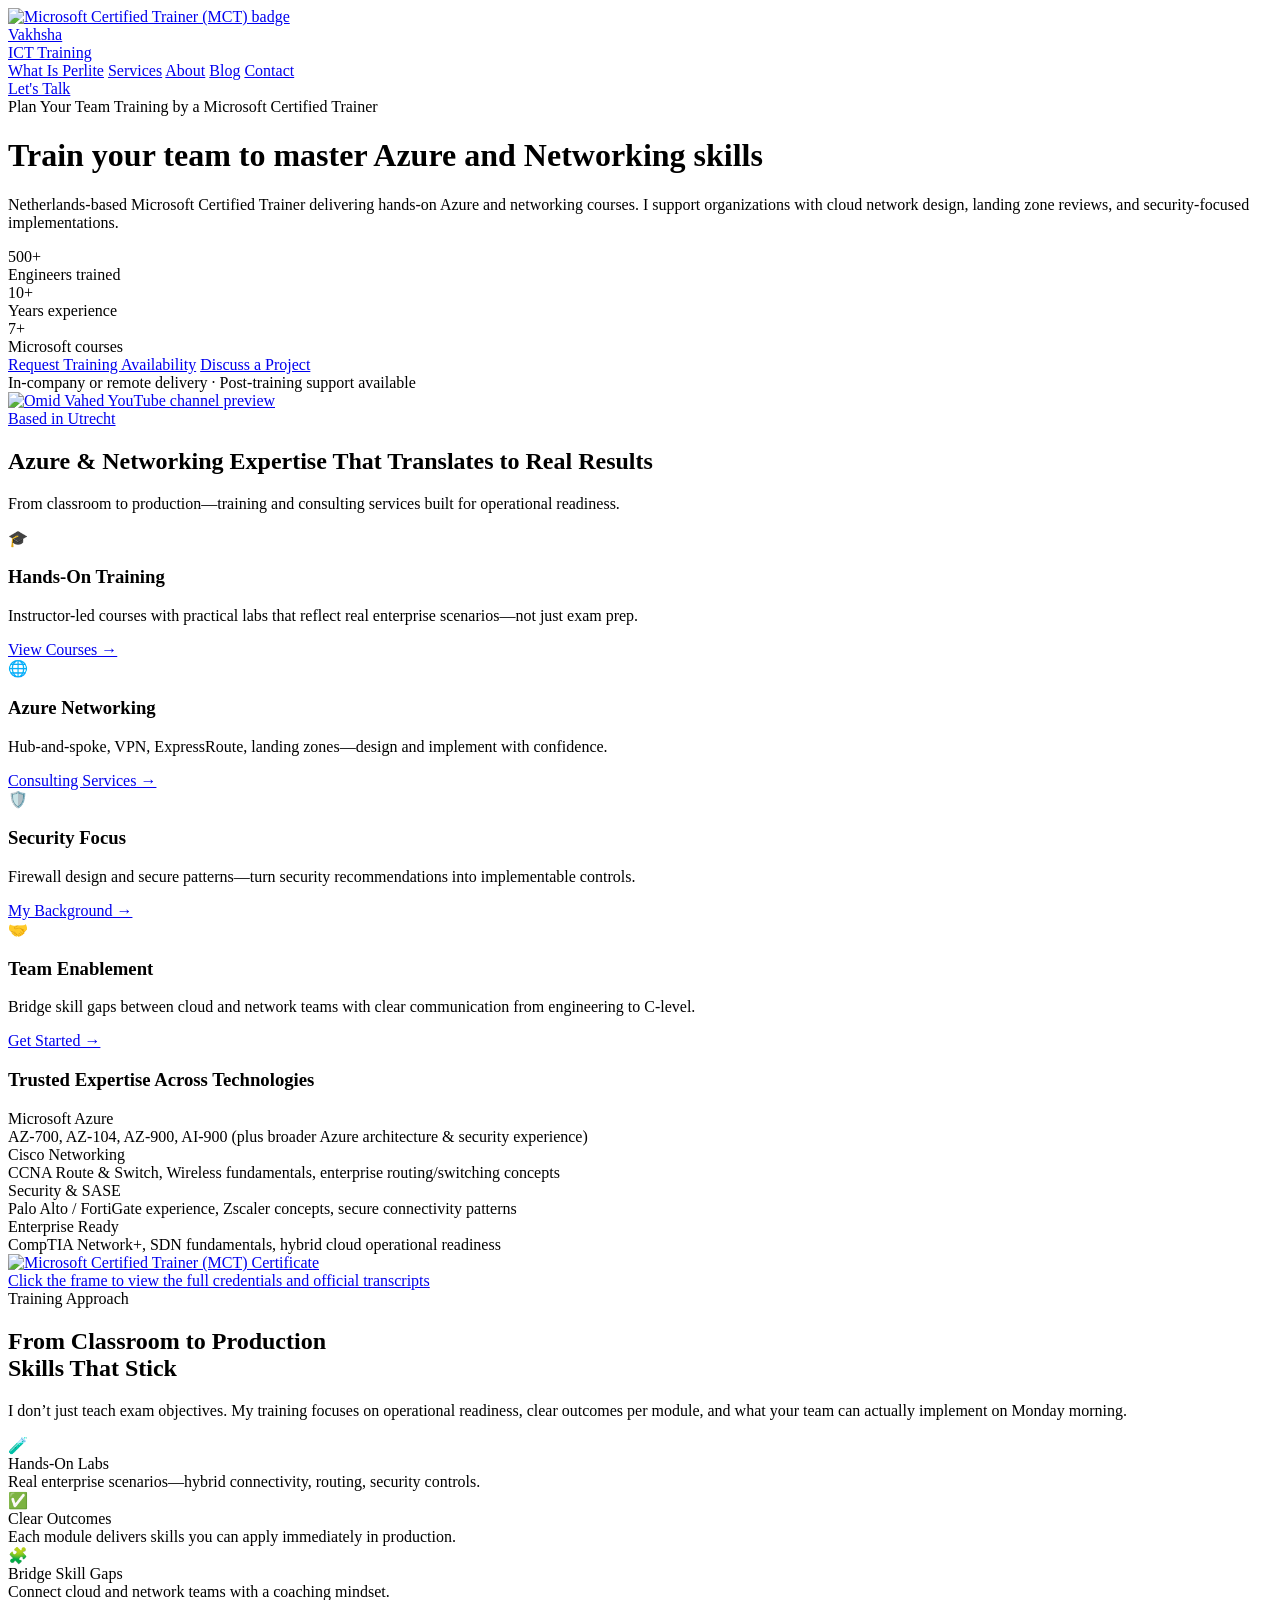
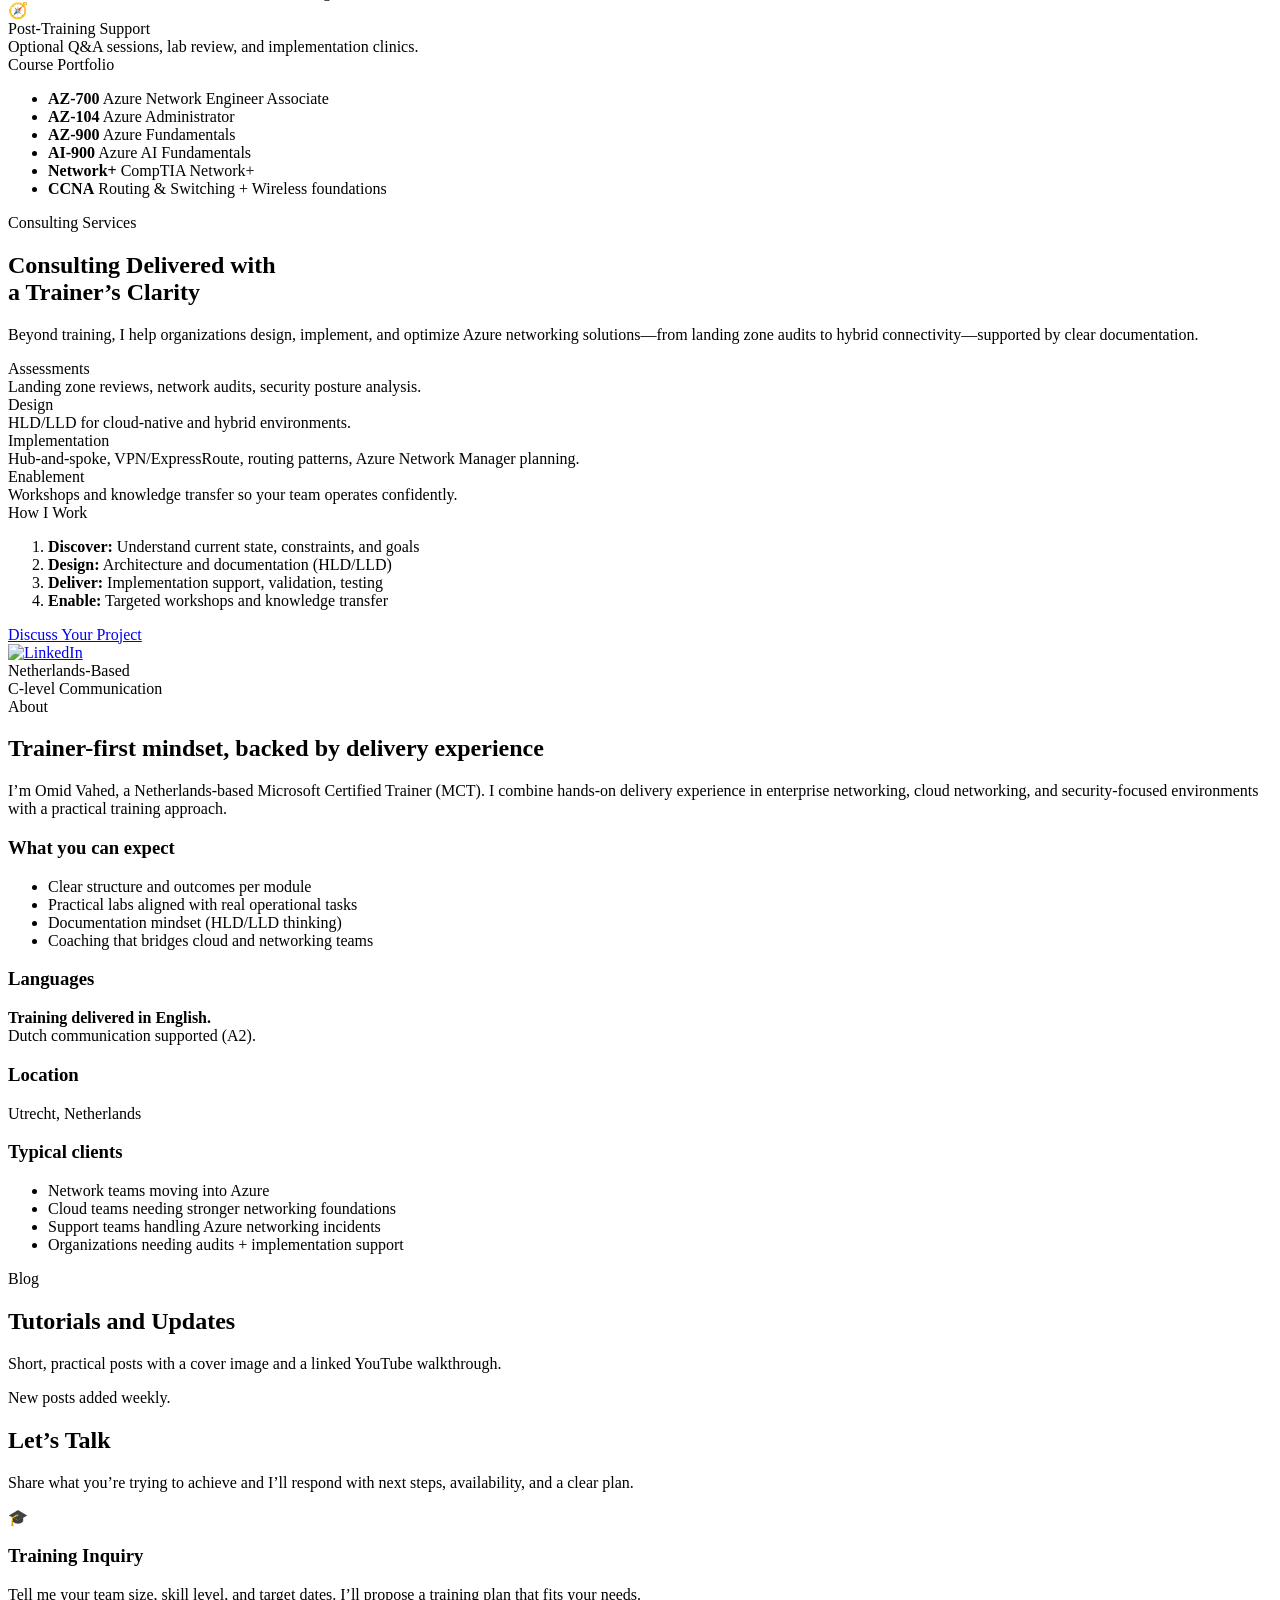
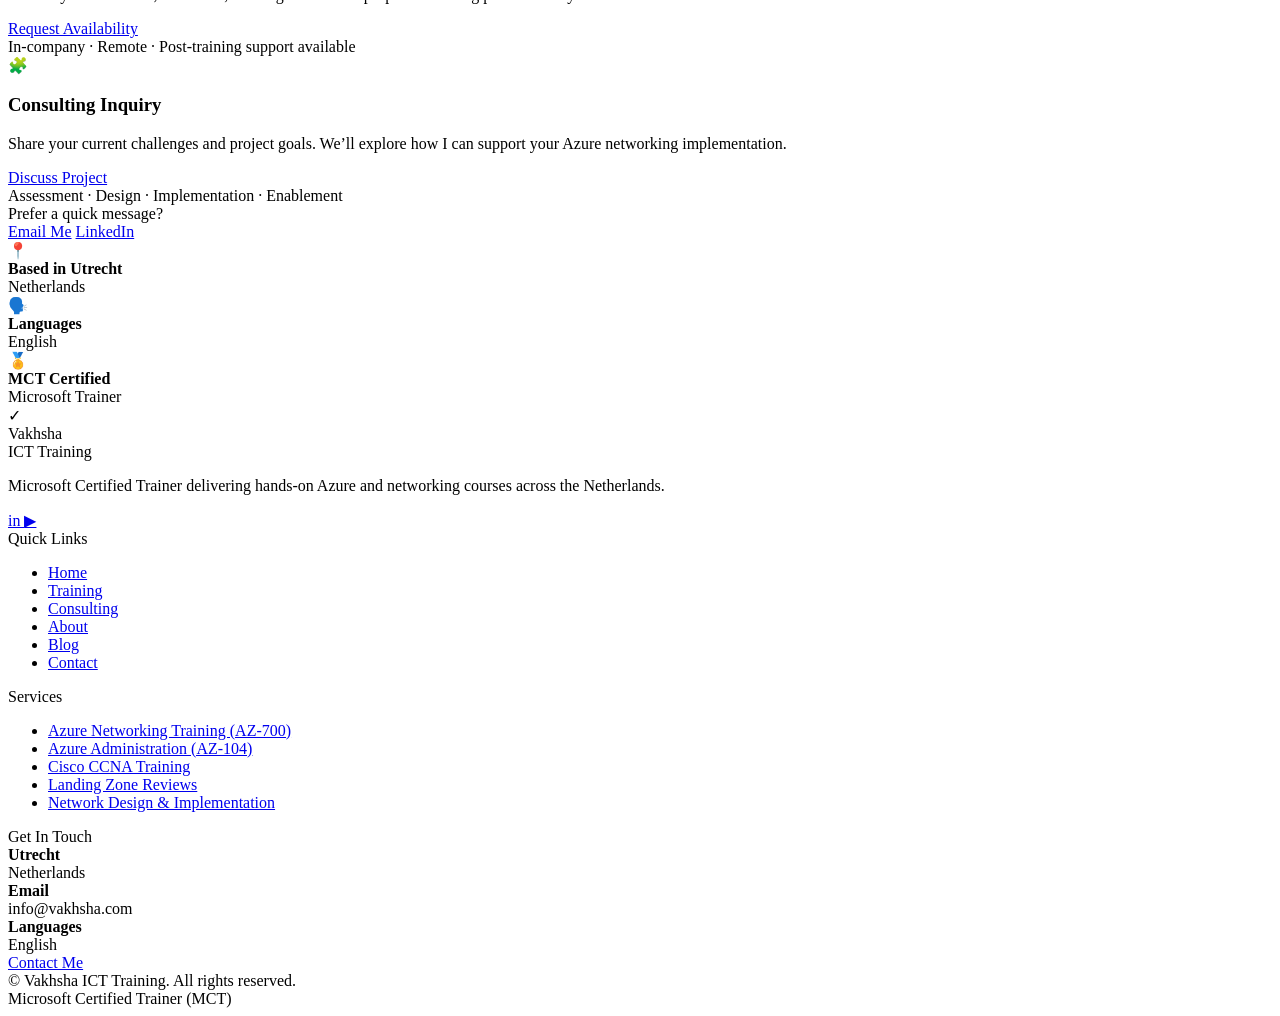
==== index.html @ 4199601c "Update: swap navigation labels and logo to PerliteLogo.png" ====
<!DOCTYPE html>
<html lang="en">
<head>
  <meta charset="utf-8" />
  <meta name="viewport" content="width=device-width, initial-scale=1" />
  <title>Vakhsha ICT Training | Azure Networking Training & Consulting</title>
  <meta name="description" content="Netherlands-based Microsoft Certified Trainer delivering hands-on Azure networking training and consulting. AZ-700, AZ-104, AZ-900, AI-900, Network+, CCNA." />
  <link rel="icon" type="image/png" href="assets/mctbadge.png" />
  <link rel="shortcut icon" type="image/png" href="assets/mctbadge.png" />
  <link rel="apple-touch-icon" href="assets/mctbadge.png" />
  <link rel="preconnect" href="https://fonts.googleapis.com">
  <link rel="preconnect" href="https://fonts.gstatic.com" crossorigin>
  <link href="https://fonts.googleapis.com/css2?family=Inter:wght@400;600;700;800&display=swap" rel="stylesheet">
  <link rel="stylesheet" href="styles.css" />
</head>

<body>
  <!-- Header -->
  <header class="header">
    <div class="container header__inner">
      <a class="brand" href="#home" aria-label="Vakhsha ICT Training">
        <div class="brand__mark">
          <img class="brand__logo" src="assets/mctbadge.png" alt="Microsoft Certified Trainer (MCT) badge" />
        </div>
        <div class="brand__text">
          <div class="brand__name">Vakhsha</div>
          <div class="brand__tag">ICT Training</div>
        </div>
      </a>

      <nav class="nav" aria-label="Primary">
        <a href="#training">What Is Perlite</a>
        <a href="#consulting">Services</a>
        <a href="#about">About</a>
        <a href="#blog">Blog</a>
        <a href="#contact">Contact</a>
      </nav>

      <div class="header__cta">
        <a class="btn btn--primary" href="#contact">Let's Talk</a>
      </div>
    </div>
  </header>

  <div class="hero-shell">
  <!-- Hero -->
  <main id="home" class="hero">
    <div class="hero__bg" aria-hidden="true"></div>
    <div class="container hero__inner">
      <div class="hero__copy">
        <div class="pill">Plan Your Team Training by a Microsoft Certified Trainer </div>

        <h1>Train your team to master Azure and Networking skills</h1>

        <p class="hero__sub">
          Netherlands-based Microsoft Certified Trainer delivering hands-on Azure and networking courses.
          I support organizations with cloud network design, landing zone reviews, and security-focused implementations.
        </p>

        <div class="hero__metrics">
          <div class="metric">
            <div class="metric__value">500+</div>
            <div class="metric__label">Engineers trained</div>
          </div>
          <div class="metric">
            <div class="metric__value">10+</div>
            <div class="metric__label">Years experience</div>
          </div>
          <div class="metric">
            <div class="metric__value">7+</div>
            <div class="metric__label">Microsoft courses</div>
          </div>
        </div>

        <div class="hero__actions">
          <a class="btn btn--accent" href="#contact">Request Training Availability</a>
          <a class="btn btn--ghost" href="#consulting">Discuss a Project</a>
        </div>

        <div class="hero__note">
          <span class="dot"></span>
          In-company or remote delivery · Post-training support available
        </div>
      </div>

      <div class="visual-card">
      
        <a
          class="visual-card__link"
          href="https://www.youtube.com/@omidvahedv"
          target="_blank"
          rel="noopener noreferrer"
          aria-label="Open Omid Vahed YouTube channel"
        >
          <div class="visual-card__img visual-card__img--photo">
            <img src="assets/homepage1.jpg" alt="Omid Vahed YouTube channel preview" />
          </div>
        </a>
      <a
        class="badge badge--link"
        href="https://www.youtube.com/@omidvahedv"
        target="_blank"
        rel="noopener noreferrer"
        aria-label="Visit Omid Vahed on YouTube"
      >
        Based in Utrecht<br>
      </a>
      </div>
    </div>
  </main>

  <!-- Expertise -->
  <section class="section section--hero" aria-label="Expertise">
    <div class="container">
      <h2 class="section-title--singleline">Azure &amp; Networking Expertise That Translates to Real Results</h2>
      <p class="lead">
        From classroom to production—training and consulting services built for operational readiness.
      </p>

      <div class="cards">
        <article class="card">
          <div class="card__icon">🎓</div>
          <h3>Hands-On Training</h3>
          <p>Instructor-led courses with practical labs that reflect real enterprise scenarios—not just exam prep.</p>
          <a class="link" href="#training">View Courses →</a>
        </article>

        <article class="card">
          <div class="card__icon">🌐</div>
          <h3>Azure Networking</h3>
          <p>Hub-and-spoke, VPN, ExpressRoute, landing zones—design and implement with confidence.</p>
          <a class="link" href="#consulting">Consulting Services →</a>
        </article>

        <article class="card">
          <div class="card__icon">🛡️</div>
          <h3>Security Focus</h3>
          <p>Firewall design and secure patterns—turn security recommendations into implementable controls.</p>
          <a class="link" href="#about">My Background →</a>
        </article>

        <article class="card">
          <div class="card__icon">🤝</div>
          <h3>Team Enablement</h3>
          <p>Bridge skill gaps between cloud and network teams with clear communication from engineering to C-level.</p>
          <a class="link" href="#contact">Get Started →</a>
        </article>
      </div>

      <div class="band" aria-label="Trusted Expertise Across Technologies">
        <h3>Trusted Expertise Across Technologies</h3>
        <div class="band__items">
          <div class="band__item">
            <div class="band__title">Microsoft Azure</div>
            <div class="band__text">AZ-700, AZ-104, AZ-900, AI-900 (plus broader Azure architecture & security experience)</div>
          </div>
          <div class="band__item">
            <div class="band__title">Cisco Networking</div>
            <div class="band__text">CCNA Route &amp; Switch, Wireless fundamentals, enterprise routing/switching concepts</div>
          </div>
          <div class="band__item">
            <div class="band__title">Security &amp; SASE</div>
            <div class="band__text">Palo Alto / FortiGate experience, Zscaler concepts, secure connectivity patterns</div>
          </div>
          <div class="band__item">
            <div class="band__title">Enterprise Ready</div>
            <div class="band__text">CompTIA Network+, SDN fundamentals, hybrid cloud operational readiness</div>
          </div>
        </div>
      </div>
    </div>
  </section>
  </div>

  <!-- Training -->
  <section id="training" class="section section--soft" aria-label="Training">
    <div class="container two-col">
      <div class="media">
        <a
          href="https://learn.microsoft.com/en-us/users/omidvahed-0595/transcript/vn0m9h4rn2nmky3?tab=credentials-tab"
          target="_blank"
          rel="noopener noreferrer"
          aria-label="View Microsoft Learn credentials"
        >
          <div class="media__img media__img--contain" aria-label="Microsoft Certified Trainer Certificate">
            <img
              src="assets/MCTCert.jpg"
              alt="Microsoft Certified Trainer (MCT) Certificate"
            />
          </div>
        </a>

        <a
          class="media__caption"
          href="https://learn.microsoft.com/en-us/users/omidvahed-0595/transcript/vn0m9h4rn2nmky3?tab=credentials-tab"
          target="_blank"
          rel="noopener noreferrer"
        >
          Click the frame to view the full credentials and official transcripts
        </a>
      </div>

      <div>
        <div class="pill pill--blue">Training Approach</div>
        <h2 class="training__title"><span class="nowrap">From Classroom to Production</span><br><span class="nowrap">Skills That Stick</span></h2>
        <p class="lead">
          I don’t just teach exam objectives. My training focuses on operational readiness, clear outcomes per module,
          and what your team can actually implement on Monday morning.
        </p>

        <div class="stack">
          <div class="stack__item">
            <div class="stack__icon">🧪</div>
            <div>
              <div class="stack__title">Hands-On Labs</div>
              <div class="stack__text">Real enterprise scenarios—hybrid connectivity, routing, security controls.</div>
            </div>
          </div>

          <div class="stack__item">
            <div class="stack__icon">✅</div>
            <div>
              <div class="stack__title">Clear Outcomes</div>
              <div class="stack__text">Each module delivers skills you can apply immediately in production.</div>
            </div>
          </div>

          <div class="stack__item">
            <div class="stack__icon">🧩</div>
            <div>
              <div class="stack__title">Bridge Skill Gaps</div>
              <div class="stack__text">Connect cloud and network teams with a coaching mindset.</div>
            </div>
          </div>

          <div class="stack__item">
            <div class="stack__icon">🧭</div>
            <div>
              <div class="stack__title">Post-Training Support</div>
              <div class="stack__text">Optional Q&amp;A sessions, lab review, and implementation clinics.</div>
            </div>
          </div>
        </div>

        <div class="mini-list" aria-label="Course Portfolio">
          <div class="mini-list__title">Course Portfolio</div>
          <ul>
            <li><strong>AZ-700</strong> Azure Network Engineer Associate</li>
            <li><strong>AZ-104</strong> Azure Administrator</li>
            <li><strong>AZ-900</strong> Azure Fundamentals</li>
            <li><strong>AI-900</strong> Azure AI Fundamentals</li>
            <li><strong>Network+</strong> CompTIA Network+</li>
            <li><strong>CCNA</strong> Routing &amp; Switching + Wireless foundations</li>
          </ul>
        </div>
      </div>
    </div>
  </section>

  <!-- Consulting -->
  <section id="consulting" class="section section--white" aria-label="Consulting">
    <div class="container two-col two-col--reverse">
      <div>
        <div class="pill pill--green">Consulting Services</div>
        <h2>
          <span class="nowrap">Consulting Delivered with</span><br>
          <span class="nowrap">a Trainer’s Clarity</span>
        </h2>
        <p class="lead">
          Beyond training, I help organizations design, implement, and optimize Azure networking solutions—from landing zone audits
          to hybrid connectivity—supported by clear documentation.
        </p>

        <div class="split">
          <div class="split__item">
            <div class="split__title">Assessments</div>
            <div class="split__text">Landing zone reviews, network audits, security posture analysis.</div>
          </div>
          <div class="split__item">
            <div class="split__title">Design</div>
            <div class="split__text">HLD/LLD for cloud-native and hybrid environments.</div>
          </div>
          <div class="split__item">
            <div class="split__title">Implementation</div>
            <div class="split__text">Hub-and-spoke, VPN/ExpressRoute, routing patterns, Azure Network Manager planning.</div>
          </div>
          <div class="split__item">
            <div class="split__title">Enablement</div>
            <div class="split__text">Workshops and knowledge transfer so your team operates confidently.</div>
          </div>
        </div>

        <div class="how">
          <div class="how__title">How I Work</div>
          <ol class="how__list">
            <li><strong>Discover:</strong> Understand current state, constraints, and goals</li>
            <li><strong>Design:</strong> Architecture and documentation (HLD/LLD)</li>
            <li><strong>Deliver:</strong> Implementation support, validation, testing</li>
            <li><strong>Enable:</strong> Targeted workshops and knowledge transfer</li>
          </ol>
        </div>

        <a class="btn btn--success" href="#contact">Discuss Your Project</a>
      </div>

      <div class="media">
        <a
          class="media__link"
          href="https://linkedin.com/in/ovahed"
          target="_blank"
          rel="noopener noreferrer"
          aria-label="Visit Omid Vahed on LinkedIn"
        >
          <div class="media__img media__img--dark media__img--cover">
            <img src="assets/Linkdin.jpg" alt="LinkedIn" />
          </div>
        </a>
        <div class="chips">
          <div class="chip chip--teal">Netherlands-Based</div>
          <div class="chip chip--purple">C-level Communication</div>
        </div>
      </div>
    </div>
  </section>

  <!-- About -->
  <section id="about" class="section section--soft" aria-label="About">
    <div class="container">
      <div class="pill pill--blue">About</div>
      <h2>Trainer-first mindset, backed by delivery experience</h2>
      <p class="lead">
        I’m Omid Vahed, a Netherlands-based Microsoft Certified Trainer (MCT). I combine hands-on delivery experience in enterprise
        networking, cloud networking, and security-focused environments with a practical training approach.
      </p>

      <div class="about-grid">
        <div class="about-card">
          <h3>What you can expect</h3>
          <ul>
            <li>Clear structure and outcomes per module</li>
            <li>Practical labs aligned with real operational tasks</li>
            <li>Documentation mindset (HLD/LLD thinking)</li>
            <li>Coaching that bridges cloud and networking teams</li>
          </ul>
        </div>

        <div class="about-card">
          <h3>Languages</h3>
          <p><strong>Training delivered in English.</strong><br />Dutch communication supported (A2).</p>
          <h3 class="mt">Location</h3>
          <p>Utrecht, Netherlands</p>
        </div>

        <div class="about-card">
          <h3>Typical clients</h3>
          <ul>
            <li>Network teams moving into Azure</li>
            <li>Cloud teams needing stronger networking foundations</li>
            <li>Support teams handling Azure networking incidents</li>
            <li>Organizations needing audits + implementation support</li>
          </ul>
        </div>
      </div>
    </div>
  </section>

  <!-- Blog -->
  <section id="blog" class="section section--white" aria-label="Blog">
    <div class="container">
      <div class="pill pill--blue">Blog</div>
      <h2>Tutorials and Updates</h2>
      <p class="lead">
        Short, practical posts with a cover image and a linked YouTube walkthrough.
      </p>

      <div id="blog-grid" class="blog-grid" aria-label="Blog posts"></div>
      <div class="muted small mt">New posts added weekly.</div>
    </div>
  </section>

  <!-- Contact -->
  <section id="contact" class="cta" aria-label="Contact">
    <div class="cta__bg" aria-hidden="true"></div>
    <div class="container cta__inner">
      <h2>Let’s Talk</h2>
      <p class="lead lead--center">
        Share what you’re trying to achieve and I’ll respond with next steps, availability, and a clear plan.
      </p>

      <div class="cta-cards">
        <div class="cta-card">
          <div class="cta-card__icon">🎓</div>
          <h3>Training Inquiry</h3>
          <p>Tell me your team size, skill level, and target dates. I’ll propose a training plan that fits your needs.</p>
          <a class="btn btn--primary" href="mailto:info@vakhsha.com?subject=Training%20Inquiry%20(Vakhsha%20ICT%20Training)">Request Availability</a>
          <div class="muted small">In-company · Remote · Post-training support available</div>
        </div>

        <div class="cta-card">
          <div class="cta-card__icon">🧩</div>
          <h3>Consulting Inquiry</h3>
          <p>Share your current challenges and project goals. We’ll explore how I can support your Azure networking implementation.</p>
          <a class="btn btn--success" href="mailto:info@vakhsha.com?subject=Consulting%20Inquiry%20(Vakhsha%20ICT%20Training)">Discuss Project</a>
          <div class="muted small">Assessment · Design · Implementation · Enablement</div>
        </div>
      </div>

      <div class="cta__small">
        <div class="muted">Prefer a quick message?</div>
        <div class="cta__small-actions">
          <a class="btn btn--primary" href="mailto:info@vakhsha.com?subject=Quick%20Conversation%20(Vakhsha%20ICT%20Training)">Email Me</a>
          <a class="btn btn--ghost" href="https://linkedin.com/in/ovahed" target="_blank" rel="noopener noreferrer">LinkedIn</a>
        </div>
      </div>

      <div class="cta__facts">
        <div class="fact"><span class="fact__icon">📍</span><div><strong>Based in Utrecht</strong><div class="muted">Netherlands</div></div></div>
        <div class="fact"><span class="fact__icon">🗣️</span><div><strong>Languages</strong><div class="muted">English</div></div></div>
        <div class="fact"><span class="fact__icon">🏅</span><div><strong>MCT Certified</strong><div class="muted">Microsoft Trainer</div></div></div>
      </div>
    </div>
  </section>

  <!-- Footer -->
  <footer class="footer" aria-label="Footer">
    <div class="container footer__grid">
      <div class="footer__brand">
        <div class="brand brand--footer">
          <div class="brand__mark" aria-hidden="true">✓</div>
          <div class="brand__text">
            <div class="brand__name">Vakhsha</div>
            <div class="brand__tag">ICT Training</div>
          </div>
        </div>
        <p class="muted">
          Microsoft Certified Trainer delivering hands-on Azure and networking courses across the Netherlands.
        </p>

    <div class="social">
      <a
        class="social__btn social__btn--linkedin"
        href="https://www.linkedin.com/in/ovahed/"
        target="_blank"
        rel="noopener noreferrer"
        aria-label="LinkedIn"
      >
        in
      </a>
    
      <a
        class="social__btn social__btn--youtube"
        href="https://www.youtube.com/@omidvahedv"
        target="_blank"
        rel="noopener noreferrer"
        aria-label="YouTube"
      >
        ▶
      </a>
    </div>
      </div>

      <div>
        <div class="footer__title">Quick Links</div>
        <ul class="footer__links">
          <li><a href="#home">Home</a></li>
          <li><a href="#training">Training</a></li>
          <li><a href="#consulting">Consulting</a></li>
          <li><a href="#about">About</a></li>
          <li><a href="#blog">Blog</a></li>
          <li><a href="#contact">Contact</a></li>
        </ul>
      </div>

      <div>
        <div class="footer__title">Services</div>
        <ul class="footer__links">
          <li><a href="#training">Azure Networking Training (AZ-700)</a></li>
          <li><a href="#training">Azure Administration (AZ-104)</a></li>
          <li><a href="#training">Cisco CCNA Training</a></li>
          <li><a href="#consulting">Landing Zone Reviews</a></li>
          <li><a href="#consulting">Network Design &amp; Implementation</a></li>
        </ul>
      </div>

      <div>
        <div class="footer__title">Get In Touch</div>
        <div class="footer__contact">
          <div><strong>Utrecht</strong><div class="muted">Netherlands</div></div>
          <div class="mt"><strong>Email</strong><div class="muted">info@vakhsha.com</div></div>
          <div class="mt"><strong>Languages</strong><div class="muted">English</div></div>
        </div>
        <a class="btn btn--primary mt" href="mailto:info@vakhsha.com?subject=Website%20Contact%20(Vakhsha%20ICT%20Training)">Contact Me</a>
      </div>
    </div>

    <div class="container footer__bottom">
      <div class="muted small">© <span id="year"></span> Vakhsha ICT Training. All rights reserved.</div>
      <div class="muted small">Microsoft Certified Trainer (MCT)</div>
    </div>
  </footer>

    <script src="blog/blog-01.js"></script>
    <script src="blog/blog-02.js"></script>
    <script src="blog/blog-03.js"></script>
    <script src="blog/blog-04.js"></script>
    <script src="blog/blog-05.js"></script>
  <script src="script.js"></script>
</body>
</html>
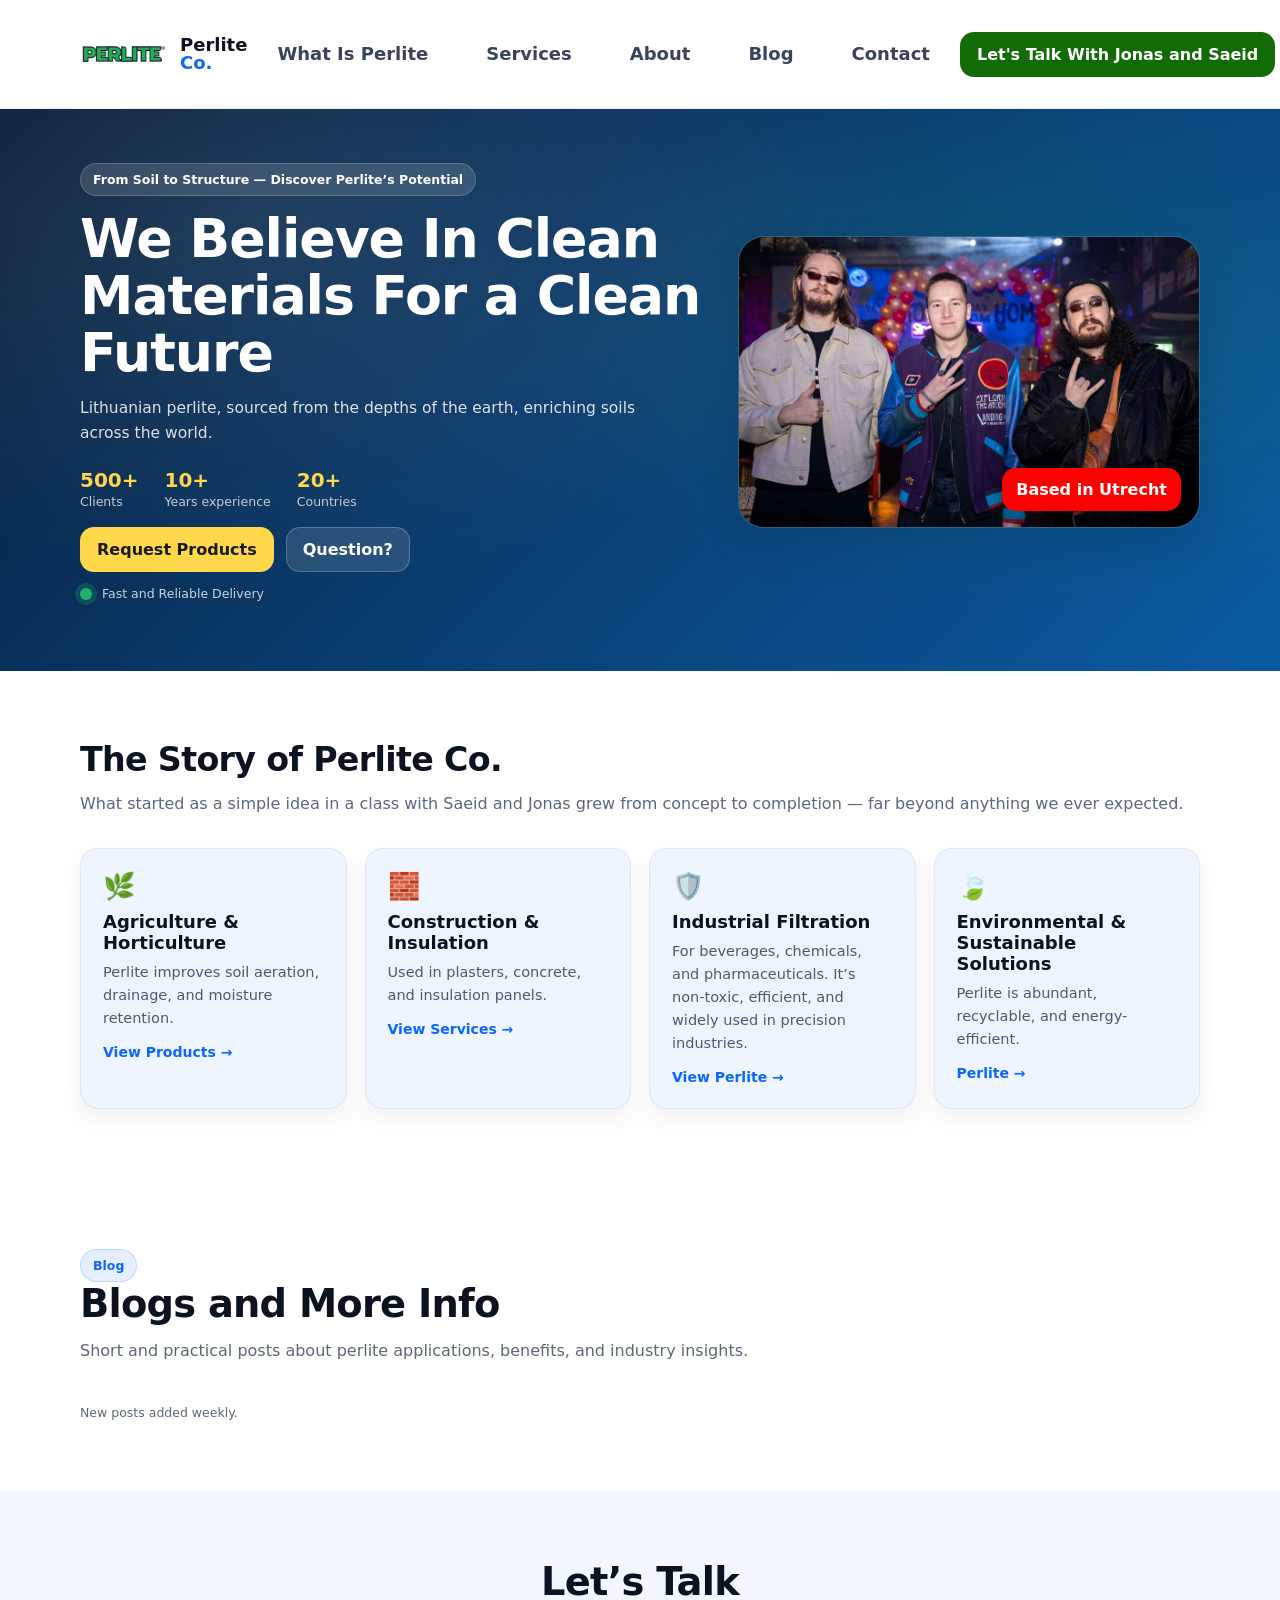
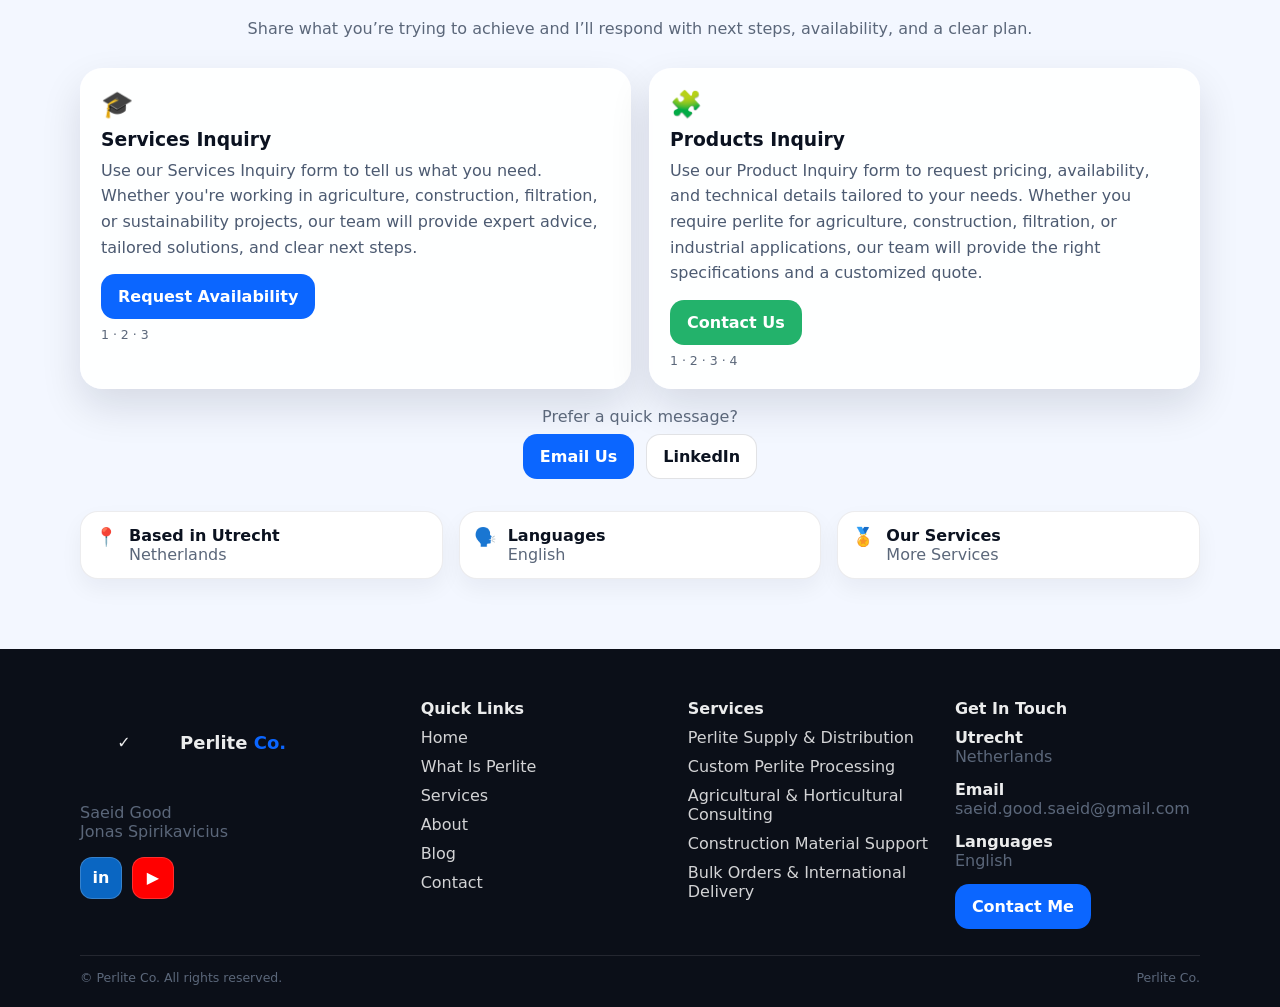
==== commit 3ba34bdc: "I changed all" ====
--- a/index.html
+++ b/index.html
@@ -3,11 +3,11 @@
 <head>
   <meta charset="utf-8" />
   <meta name="viewport" content="width=device-width, initial-scale=1" />
-  <title>Vakhsha ICT Training | Azure Networking Training & Consulting</title>
+  <title>Perlite Co. | Azure Networking Training & Consulting</title>
   <meta name="description" content="Netherlands-based Microsoft Certified Trainer delivering hands-on Azure networking training and consulting. AZ-700, AZ-104, AZ-900, AI-900, Network+, CCNA." />
-  <link rel="icon" type="image/png" href="assets/mctbadge.png" />
-  <link rel="shortcut icon" type="image/png" href="assets/mctbadge.png" />
-  <link rel="apple-touch-icon" href="assets/mctbadge.png" />
+  <link rel="icon" type="image/png" href="assets/logo1.png" />
+  <link rel="shortcut icon" type="image/png" href="assets/logo1.png" />
+  <link rel="apple-touch-icon" href="assets/logo1.png" />
   <link rel="preconnect" href="https://fonts.googleapis.com">
   <link rel="preconnect" href="https://fonts.gstatic.com" crossorigin>
   <link href="https://fonts.googleapis.com/css2?family=Inter:wght@400;600;700;800&display=swap" rel="stylesheet">
@@ -18,18 +18,17 @@
   <!-- Header -->
   <header class="header">
     <div class="container header__inner">
-      <a class="brand" href="#home" aria-label="Vakhsha ICT Training">
+      <a class="brand" href="#home" aria-label="Perlite Co.">
         <div class="brand__mark">
-          <img class="brand__logo" src="assets/mctbadge.png" alt="Microsoft Certified Trainer (MCT) badge" />
+          <img class="brand__logo" src="assets/logo1.png" alt="Microsoft Certified Trainer (MCT) badge" />
         </div>
         <div class="brand__text">
-          <div class="brand__name">Vakhsha</div>
-          <div class="brand__tag">ICT Training</div>
+          <div class="brand__name">Perlite <span style="color: #0b66ff;">Co.</span></div>
         </div>
       </a>
 
       <nav class="nav" aria-label="Primary">
-        <a href="#training">What Is Perlite</a>
+        <a href="https://www.youtube.com/watch?v=QUOnWMl_k3c" target="_blank" rel="noopener noreferrer">What Is Perlite</a>
         <a href="#consulting">Services</a>
         <a href="#about">About</a>
         <a href="#blog">Blog</a>
@@ -37,7 +36,7 @@
       </nav>
 
       <div class="header__cta">
-        <a class="btn btn--primary" href="#contact">Let's Talk</a>
+        <a class="btn btn--primary" href="#contact" style="background-color: #126B07;">Let's Talk With Jonas and Saeid</a>
       </div>
     </div>
   </header>
@@ -48,38 +47,37 @@
     <div class="hero__bg" aria-hidden="true"></div>
     <div class="container hero__inner">
       <div class="hero__copy">
-        <div class="pill">Plan Your Team Training by a Microsoft Certified Trainer </div>
-
-        <h1>Train your team to master Azure and Networking skills</h1>
+        <div class="pill">From Soil to Structure — Discover Perlite’s Potential </div>
+
+        <h1>We Believe In Clean Materials For a Clean Future</h1>
 
         <p class="hero__sub">
-          Netherlands-based Microsoft Certified Trainer delivering hands-on Azure and networking courses.
-          I support organizations with cloud network design, landing zone reviews, and security-focused implementations.
+          Lithuanian perlite, sourced from the depths of the earth, enriching soils across the world.
         </p>
 
         <div class="hero__metrics">
           <div class="metric">
             <div class="metric__value">500+</div>
-            <div class="metric__label">Engineers trained</div>
+            <div class="metric__label">Clients</div>
           </div>
           <div class="metric">
             <div class="metric__value">10+</div>
             <div class="metric__label">Years experience</div>
           </div>
           <div class="metric">
-            <div class="metric__value">7+</div>
-            <div class="metric__label">Microsoft courses</div>
+            <div class="metric__value">20+</div>
+            <div class="metric__label">Countries</div>
           </div>
         </div>
 
         <div class="hero__actions">
-          <a class="btn btn--accent" href="#contact">Request Training Availability</a>
-          <a class="btn btn--ghost" href="#consulting">Discuss a Project</a>
+          <a class="btn btn--accent" href="#contact">Request Products</a>
+          <a class="btn btn--ghost" href="#consulting">Question?</a>
         </div>
 
         <div class="hero__note">
           <span class="dot"></span>
-          In-company or remote delivery · Post-training support available
+          Fast and Reliable Delivery
         </div>
       </div>
 
@@ -87,21 +85,21 @@
       
         <a
           class="visual-card__link"
-          href="https://www.youtube.com/@omidvahedv"
+          href="https://www.youtube.com/watch?v=QUOnWMl_k3c"
           target="_blank"
           rel="noopener noreferrer"
-          aria-label="Open Omid Vahed YouTube channel"
+          aria-label="Open video"
         >
           <div class="visual-card__img visual-card__img--photo">
-            <img src="assets/homepage1.jpg" alt="Omid Vahed YouTube channel preview" />
+            <img src="assets/whatisperlite1.jpeg" alt="Video preview" />
           </div>
         </a>
       <a
         class="badge badge--link"
-        href="https://www.youtube.com/@omidvahedv"
+        href="https://www.youtube.com/watch?v=QUOnWMl_k3c"
         target="_blank"
         rel="noopener noreferrer"
-        aria-label="Visit Omid Vahed on YouTube"
+        aria-label="Watch video"
       >
         Based in Utrecht<br>
       </a>
@@ -110,267 +108,52 @@
   </main>
 
   <!-- Expertise -->
-  <section class="section section--hero" aria-label="Expertise">
+  <section id="about" class="section section--hero" aria-label="Expertise">
     <div class="container">
-      <h2 class="section-title--singleline">Azure &amp; Networking Expertise That Translates to Real Results</h2>
+      <h2 class="section-title--singleline">The Story of Perlite Co.</h2>
       <p class="lead">
-        From classroom to production—training and consulting services built for operational readiness.
+        What started as a simple idea in a class with Saeid and Jonas grew from concept to completion — far beyond anything we ever expected.
       </p>
 
       <div class="cards">
         <article class="card">
-          <div class="card__icon">🎓</div>
-          <h3>Hands-On Training</h3>
-          <p>Instructor-led courses with practical labs that reflect real enterprise scenarios—not just exam prep.</p>
-          <a class="link" href="#training">View Courses →</a>
+          <div class="card__icon">🌿</div>
+          <h3>Agriculture & Horticulture</h3>
+          <p>Perlite improves soil aeration, drainage, and moisture retention.</p>
+          <a class="link" href="#training">View Products →</a>
         </article>
 
         <article class="card">
-          <div class="card__icon">🌐</div>
-          <h3>Azure Networking</h3>
-          <p>Hub-and-spoke, VPN, ExpressRoute, landing zones—design and implement with confidence.</p>
-          <a class="link" href="#consulting">Consulting Services →</a>
+          <div class="card__icon">🧱</div>
+          <h3>Construction & Insulation</h3>
+          <p>Used in plasters, concrete, and insulation panels.</p>
+          <a class="link" href="#consulting">View Services →</a>
         </article>
 
         <article class="card">
           <div class="card__icon">🛡️</div>
-          <h3>Security Focus</h3>
-          <p>Firewall design and secure patterns—turn security recommendations into implementable controls.</p>
-          <a class="link" href="#about">My Background →</a>
+          <h3>Industrial Filtration</h3>
+          <p>For beverages, chemicals, and pharmaceuticals. It’s non-toxic, efficient, and widely used in precision industries.</p>
+          <a class="link" href="#about">View Perlite →</a>
         </article>
 
         <article class="card">
-          <div class="card__icon">🤝</div>
-          <h3>Team Enablement</h3>
-          <p>Bridge skill gaps between cloud and network teams with clear communication from engineering to C-level.</p>
-          <a class="link" href="#contact">Get Started →</a>
+          <div class="card__icon">🍃</div>
+          <h3>Environmental & Sustainable Solutions</h3>
+          <p>Perlite is abundant, recyclable, and energy-efficient.</p>
+          <a class="link" href="#contact">Perlite →</a>
         </article>
-      </div>
-
-      <div class="band" aria-label="Trusted Expertise Across Technologies">
-        <h3>Trusted Expertise Across Technologies</h3>
-        <div class="band__items">
-          <div class="band__item">
-            <div class="band__title">Microsoft Azure</div>
-            <div class="band__text">AZ-700, AZ-104, AZ-900, AI-900 (plus broader Azure architecture & security experience)</div>
-          </div>
-          <div class="band__item">
-            <div class="band__title">Cisco Networking</div>
-            <div class="band__text">CCNA Route &amp; Switch, Wireless fundamentals, enterprise routing/switching concepts</div>
-          </div>
-          <div class="band__item">
-            <div class="band__title">Security &amp; SASE</div>
-            <div class="band__text">Palo Alto / FortiGate experience, Zscaler concepts, secure connectivity patterns</div>
-          </div>
-          <div class="band__item">
-            <div class="band__title">Enterprise Ready</div>
-            <div class="band__text">CompTIA Network+, SDN fundamentals, hybrid cloud operational readiness</div>
-          </div>
-        </div>
       </div>
     </div>
   </section>
   </div>
-
-  <!-- Training -->
-  <section id="training" class="section section--soft" aria-label="Training">
-    <div class="container two-col">
-      <div class="media">
-        <a
-          href="https://learn.microsoft.com/en-us/users/omidvahed-0595/transcript/vn0m9h4rn2nmky3?tab=credentials-tab"
-          target="_blank"
-          rel="noopener noreferrer"
-          aria-label="View Microsoft Learn credentials"
-        >
-          <div class="media__img media__img--contain" aria-label="Microsoft Certified Trainer Certificate">
-            <img
-              src="assets/MCTCert.jpg"
-              alt="Microsoft Certified Trainer (MCT) Certificate"
-            />
-          </div>
-        </a>
-
-        <a
-          class="media__caption"
-          href="https://learn.microsoft.com/en-us/users/omidvahed-0595/transcript/vn0m9h4rn2nmky3?tab=credentials-tab"
-          target="_blank"
-          rel="noopener noreferrer"
-        >
-          Click the frame to view the full credentials and official transcripts
-        </a>
-      </div>
-
-      <div>
-        <div class="pill pill--blue">Training Approach</div>
-        <h2 class="training__title"><span class="nowrap">From Classroom to Production</span><br><span class="nowrap">Skills That Stick</span></h2>
-        <p class="lead">
-          I don’t just teach exam objectives. My training focuses on operational readiness, clear outcomes per module,
-          and what your team can actually implement on Monday morning.
-        </p>
-
-        <div class="stack">
-          <div class="stack__item">
-            <div class="stack__icon">🧪</div>
-            <div>
-              <div class="stack__title">Hands-On Labs</div>
-              <div class="stack__text">Real enterprise scenarios—hybrid connectivity, routing, security controls.</div>
-            </div>
-          </div>
-
-          <div class="stack__item">
-            <div class="stack__icon">✅</div>
-            <div>
-              <div class="stack__title">Clear Outcomes</div>
-              <div class="stack__text">Each module delivers skills you can apply immediately in production.</div>
-            </div>
-          </div>
-
-          <div class="stack__item">
-            <div class="stack__icon">🧩</div>
-            <div>
-              <div class="stack__title">Bridge Skill Gaps</div>
-              <div class="stack__text">Connect cloud and network teams with a coaching mindset.</div>
-            </div>
-          </div>
-
-          <div class="stack__item">
-            <div class="stack__icon">🧭</div>
-            <div>
-              <div class="stack__title">Post-Training Support</div>
-              <div class="stack__text">Optional Q&amp;A sessions, lab review, and implementation clinics.</div>
-            </div>
-          </div>
-        </div>
-
-        <div class="mini-list" aria-label="Course Portfolio">
-          <div class="mini-list__title">Course Portfolio</div>
-          <ul>
-            <li><strong>AZ-700</strong> Azure Network Engineer Associate</li>
-            <li><strong>AZ-104</strong> Azure Administrator</li>
-            <li><strong>AZ-900</strong> Azure Fundamentals</li>
-            <li><strong>AI-900</strong> Azure AI Fundamentals</li>
-            <li><strong>Network+</strong> CompTIA Network+</li>
-            <li><strong>CCNA</strong> Routing &amp; Switching + Wireless foundations</li>
-          </ul>
-        </div>
-      </div>
-    </div>
-  </section>
-
-  <!-- Consulting -->
-  <section id="consulting" class="section section--white" aria-label="Consulting">
-    <div class="container two-col two-col--reverse">
-      <div>
-        <div class="pill pill--green">Consulting Services</div>
-        <h2>
-          <span class="nowrap">Consulting Delivered with</span><br>
-          <span class="nowrap">a Trainer’s Clarity</span>
-        </h2>
-        <p class="lead">
-          Beyond training, I help organizations design, implement, and optimize Azure networking solutions—from landing zone audits
-          to hybrid connectivity—supported by clear documentation.
-        </p>
-
-        <div class="split">
-          <div class="split__item">
-            <div class="split__title">Assessments</div>
-            <div class="split__text">Landing zone reviews, network audits, security posture analysis.</div>
-          </div>
-          <div class="split__item">
-            <div class="split__title">Design</div>
-            <div class="split__text">HLD/LLD for cloud-native and hybrid environments.</div>
-          </div>
-          <div class="split__item">
-            <div class="split__title">Implementation</div>
-            <div class="split__text">Hub-and-spoke, VPN/ExpressRoute, routing patterns, Azure Network Manager planning.</div>
-          </div>
-          <div class="split__item">
-            <div class="split__title">Enablement</div>
-            <div class="split__text">Workshops and knowledge transfer so your team operates confidently.</div>
-          </div>
-        </div>
-
-        <div class="how">
-          <div class="how__title">How I Work</div>
-          <ol class="how__list">
-            <li><strong>Discover:</strong> Understand current state, constraints, and goals</li>
-            <li><strong>Design:</strong> Architecture and documentation (HLD/LLD)</li>
-            <li><strong>Deliver:</strong> Implementation support, validation, testing</li>
-            <li><strong>Enable:</strong> Targeted workshops and knowledge transfer</li>
-          </ol>
-        </div>
-
-        <a class="btn btn--success" href="#contact">Discuss Your Project</a>
-      </div>
-
-      <div class="media">
-        <a
-          class="media__link"
-          href="https://linkedin.com/in/ovahed"
-          target="_blank"
-          rel="noopener noreferrer"
-          aria-label="Visit Omid Vahed on LinkedIn"
-        >
-          <div class="media__img media__img--dark media__img--cover">
-            <img src="assets/Linkdin.jpg" alt="LinkedIn" />
-          </div>
-        </a>
-        <div class="chips">
-          <div class="chip chip--teal">Netherlands-Based</div>
-          <div class="chip chip--purple">C-level Communication</div>
-        </div>
-      </div>
-    </div>
-  </section>
-
-  <!-- About -->
-  <section id="about" class="section section--soft" aria-label="About">
-    <div class="container">
-      <div class="pill pill--blue">About</div>
-      <h2>Trainer-first mindset, backed by delivery experience</h2>
-      <p class="lead">
-        I’m Omid Vahed, a Netherlands-based Microsoft Certified Trainer (MCT). I combine hands-on delivery experience in enterprise
-        networking, cloud networking, and security-focused environments with a practical training approach.
-      </p>
-
-      <div class="about-grid">
-        <div class="about-card">
-          <h3>What you can expect</h3>
-          <ul>
-            <li>Clear structure and outcomes per module</li>
-            <li>Practical labs aligned with real operational tasks</li>
-            <li>Documentation mindset (HLD/LLD thinking)</li>
-            <li>Coaching that bridges cloud and networking teams</li>
-          </ul>
-        </div>
-
-        <div class="about-card">
-          <h3>Languages</h3>
-          <p><strong>Training delivered in English.</strong><br />Dutch communication supported (A2).</p>
-          <h3 class="mt">Location</h3>
-          <p>Utrecht, Netherlands</p>
-        </div>
-
-        <div class="about-card">
-          <h3>Typical clients</h3>
-          <ul>
-            <li>Network teams moving into Azure</li>
-            <li>Cloud teams needing stronger networking foundations</li>
-            <li>Support teams handling Azure networking incidents</li>
-            <li>Organizations needing audits + implementation support</li>
-          </ul>
-        </div>
-      </div>
-    </div>
-  </section>
-
   <!-- Blog -->
   <section id="blog" class="section section--white" aria-label="Blog">
     <div class="container">
       <div class="pill pill--blue">Blog</div>
-      <h2>Tutorials and Updates</h2>
+      <h2>Blogs and More Info</h2>
       <p class="lead">
-        Short, practical posts with a cover image and a linked YouTube walkthrough.
+        Short and practical posts about perlite applications, benefits, and industry insights.
       </p>
 
       <div id="blog-grid" class="blog-grid" aria-label="Blog posts"></div>
@@ -390,33 +173,33 @@
       <div class="cta-cards">
         <div class="cta-card">
           <div class="cta-card__icon">🎓</div>
-          <h3>Training Inquiry</h3>
-          <p>Tell me your team size, skill level, and target dates. I’ll propose a training plan that fits your needs.</p>
-          <a class="btn btn--primary" href="mailto:info@vakhsha.com?subject=Training%20Inquiry%20(Vakhsha%20ICT%20Training)">Request Availability</a>
-          <div class="muted small">In-company · Remote · Post-training support available</div>
+          <h3>Services Inquiry</h3>
+          <p>Use our Services Inquiry form to tell us what you need. Whether you're working in agriculture, construction, filtration, or sustainability projects, our team will provide expert advice, tailored solutions, and clear next steps.</p>
+          <a class="btn btn--primary" href="mailto:saeid.good.saeid@gmail.com?subject=Training%20Inquiry%20(Perlite%20Co.)">Request Availability</a>
+          <div class="muted small">1 · 2 · 3</div>
         </div>
 
         <div class="cta-card">
           <div class="cta-card__icon">🧩</div>
-          <h3>Consulting Inquiry</h3>
-          <p>Share your current challenges and project goals. We’ll explore how I can support your Azure networking implementation.</p>
-          <a class="btn btn--success" href="mailto:info@vakhsha.com?subject=Consulting%20Inquiry%20(Vakhsha%20ICT%20Training)">Discuss Project</a>
-          <div class="muted small">Assessment · Design · Implementation · Enablement</div>
+          <h3>Products Inquiry</h3>
+          <p>Use our Product Inquiry form to request pricing, availability, and technical details tailored to your needs. Whether you require perlite for agriculture, construction, filtration, or industrial applications, our team will provide the right specifications and a customized quote.</p>
+          <a class="btn btn--success" href="mailto:saeid.good.saeid@gmail.com?subject=Consulting%20Inquiry%20(Perlite%20Co.)">Contact Us</a>
+          <div class="muted small">1 · 2 · 3 · 4</div>
         </div>
       </div>
 
       <div class="cta__small">
         <div class="muted">Prefer a quick message?</div>
         <div class="cta__small-actions">
-          <a class="btn btn--primary" href="mailto:info@vakhsha.com?subject=Quick%20Conversation%20(Vakhsha%20ICT%20Training)">Email Me</a>
-          <a class="btn btn--ghost" href="https://linkedin.com/in/ovahed" target="_blank" rel="noopener noreferrer">LinkedIn</a>
+          <a class="btn btn--primary" href="mailto:saeid.good.saeid@gmail.com?subject=Quick%20Conversation%20(Perlite%20Co.)">Email Us</a>
+          <a class="btn btn--ghost" href="https://www.linkedin.com/in/saeidgood/" target="_blank" rel="noopener noreferrer">LinkedIn</a>
         </div>
       </div>
 
       <div class="cta__facts">
         <div class="fact"><span class="fact__icon">📍</span><div><strong>Based in Utrecht</strong><div class="muted">Netherlands</div></div></div>
         <div class="fact"><span class="fact__icon">🗣️</span><div><strong>Languages</strong><div class="muted">English</div></div></div>
-        <div class="fact"><span class="fact__icon">🏅</span><div><strong>MCT Certified</strong><div class="muted">Microsoft Trainer</div></div></div>
+        <div class="fact"><span class="fact__icon">🏅</span><div><strong>Our Services</strong><div class="muted">More Services</div></div></div>
       </div>
     </div>
   </section>
@@ -428,18 +211,18 @@
         <div class="brand brand--footer">
           <div class="brand__mark" aria-hidden="true">✓</div>
           <div class="brand__text">
-            <div class="brand__name">Vakhsha</div>
-            <div class="brand__tag">ICT Training</div>
+            <div class="brand__name">Perlite <span style="color: #0b66ff;">Co.</span></div>
           </div>
         </div>
         <p class="muted">
-          Microsoft Certified Trainer delivering hands-on Azure and networking courses across the Netherlands.
+          Saeid Good<br>
+          Jonas Spirikavicius
         </p>
 
     <div class="social">
       <a
         class="social__btn social__btn--linkedin"
-        href="https://www.linkedin.com/in/ovahed/"
+        href="https://www.linkedin.com/in/saeidgood/"
         target="_blank"
         rel="noopener noreferrer"
         aria-label="LinkedIn"
@@ -449,7 +232,7 @@
     
       <a
         class="social__btn social__btn--youtube"
-        href="https://www.youtube.com/@omidvahedv"
+        href="https://www.youtube.com/"
         target="_blank"
         rel="noopener noreferrer"
         aria-label="YouTube"
@@ -463,8 +246,8 @@
         <div class="footer__title">Quick Links</div>
         <ul class="footer__links">
           <li><a href="#home">Home</a></li>
-          <li><a href="#training">Training</a></li>
-          <li><a href="#consulting">Consulting</a></li>
+          <li><a href="#training">What Is Perlite</a></li>
+          <li><a href="#consulting">Services</a></li>
           <li><a href="#about">About</a></li>
           <li><a href="#blog">Blog</a></li>
           <li><a href="#contact">Contact</a></li>
@@ -474,11 +257,11 @@
       <div>
         <div class="footer__title">Services</div>
         <ul class="footer__links">
-          <li><a href="#training">Azure Networking Training (AZ-700)</a></li>
-          <li><a href="#training">Azure Administration (AZ-104)</a></li>
-          <li><a href="#training">Cisco CCNA Training</a></li>
-          <li><a href="#consulting">Landing Zone Reviews</a></li>
-          <li><a href="#consulting">Network Design &amp; Implementation</a></li>
+          <li><a href="#about">Perlite Supply & Distribution</a></li>
+          <li><a href="#about">Custom Perlite Processing</a></li>
+          <li><a href="#about">Agricultural & Horticultural Consulting</a></li>
+          <li><a href="#about">Construction Material Support</a></li>
+          <li><a href="#about">Bulk Orders & International Delivery</a></li>
         </ul>
       </div>
 
@@ -486,16 +269,16 @@
         <div class="footer__title">Get In Touch</div>
         <div class="footer__contact">
           <div><strong>Utrecht</strong><div class="muted">Netherlands</div></div>
-          <div class="mt"><strong>Email</strong><div class="muted">info@vakhsha.com</div></div>
+          <div class="mt"><strong>Email</strong><div class="muted">saeid.good.saeid@gmail.com</div></div>
           <div class="mt"><strong>Languages</strong><div class="muted">English</div></div>
         </div>
-        <a class="btn btn--primary mt" href="mailto:info@vakhsha.com?subject=Website%20Contact%20(Vakhsha%20ICT%20Training)">Contact Me</a>
+        <a class="btn btn--primary mt" href="mailto:saeid.good.saeid@gmail.com?subject=Website%20Contact%20(Perlite%20Co.)">Contact Me</a>
       </div>
     </div>
 
     <div class="container footer__bottom">
-      <div class="muted small">© <span id="year"></span> Vakhsha ICT Training. All rights reserved.</div>
-      <div class="muted small">Microsoft Certified Trainer (MCT)</div>
+      <div class="muted small">© <span id="year"></span> Perlite Co. All rights reserved.</div>
+      <div class="muted small">Perlite Co.</div>
     </div>
   </footer>
 
@@ -523,3 +306,6 @@
 
 
 
+
+
+
--- a/styles.css
+++ b/styles.css
@@ -0,0 +1,935 @@
+:root{
+  --bg-dark-1:#061a33;
+  --bg-dark-2:#0a3a6b;
+  --bg-dark-3:#0b5aa0;
+
+  --text:#0b1220;
+  --muted:#5b677a;
+
+  --white:#ffffff;
+  --soft:#f3f7ff;
+
+  --primary:#0b66ff;
+  --accent:#ffd74a;
+  --success:#23b26b;
+
+  --shadow: 0 18px 40px rgba(10, 20, 40, .12);
+  --radius: 18px;
+  --radius2: 26px;
+
+  --container: 1120px;
+}
+
+*{ box-sizing:border-box; }
+html,body{ margin:0; padding:0; font-family: Inter, system-ui, -apple-system, Segoe UI, Roboto, Arial, sans-serif; color:var(--text); }
+a{ color:inherit; text-decoration:none; }
+img{ max-width:100%; height:auto; display:block; }
+
+.container{
+  width:min(var(--container), calc(100% - 40px));
+  margin: 0 auto;
+}
+
+.small{ font-size: 12.5px; }
+.muted{ color: var(--muted); }
+.mt{ margin-top: 14px; }
+
+/* Header */
+.header{
+  position: sticky;
+  top: 0;
+  z-index: 100;
+  background: rgba(255,255,255,.92);
+  backdrop-filter: blur(10px);
+  border-bottom: 1px solid rgba(15, 23, 42, .08);
+}
+.header__inner{
+  display:grid;
+  grid-template-columns: auto 1fr auto;
+  align-items:center;
+  padding: 10px 0;
+  gap: 16px;
+}
+.brand{
+  display:flex;
+  align-items:center;
+  gap: 12px;
+  font-weight:800;
+}
+.brand__mark{
+  width:88px; height:88px;
+  min-width:88px;
+  display:grid; place-items:center;
+  border-radius: 999px;
+  background: transparent;
+  overflow: hidden;
+}
+.brand__logo{
+  width: 100%;
+  height: 100%;
+  object-fit: contain;
+}
+.brand__name{ font-size: 18px; line-height: 1; }
+.brand__tag{ font-size: 13px; color: #0b66ff; font-weight: 700; margin-top: 2px; }
+
+.nav{
+  display:flex;
+  align-items: center;
+  gap: 30px;
+  font-weight: 700;
+  font-size: 18px;
+  line-height: 1.1;
+  color: #223049;
+  justify-content: center;
+  justify-self: center;
+  flex-wrap: nowrap;
+  white-space: nowrap;
+}
+.nav a{
+  opacity:.9;
+  padding: 10px 14px;
+  border-radius: 12px;
+}
+.nav a:hover{ opacity:1; background: rgba(11,102,255,.08); }
+
+.header__cta{
+  display:flex;
+  align-items:center;
+  gap: 10px;
+  justify-self: end;
+}
+
+/* Buttons */
+.btn{
+  display:inline-flex;
+  align-items:center;
+  justify-content:center;
+  padding: 12px 16px;
+  border-radius: 14px;
+  font-weight: 800;
+  border: 1px solid transparent;
+  transition: transform .05s ease, opacity .2s ease;
+  gap: 8px;
+  white-space: nowrap;
+}
+.btn:active{ transform: translateY(1px); }
+.btn--primary{ background: var(--primary); color:white; }
+.btn--accent{ background: var(--accent); color:#1a1a1a; }
+.btn--success{ background: var(--success); color:white; }
+.btn--ghost{
+  background: rgba(255,255,255,.12);
+  color: white;
+  border-color: rgba(255,255,255,.22);
+}
+.btn--ghost:hover{ opacity:.95; }
+
+/* Pills */
+.pill{
+  display:inline-flex;
+  align-items:center;
+  gap: 8px;
+  font-weight: 800;
+  font-size: 12.5px;
+  padding: 8px 12px;
+  border-radius: 999px;
+  background: rgba(255,255,255,.14);
+  color: white;
+  border: 1px solid rgba(255,255,255,.18);
+}
+.pill--blue{
+  background: rgba(11,102,255,.10);
+  color: #0b66ff;
+  border: 1px solid rgba(11,102,255,.18);
+}
+.pill--green{
+  background: rgba(35,178,107,.10);
+  color: #168d55;
+  border: 1px solid rgba(35,178,107,.18);
+}
+
+/* Hero */
+.hero{
+  position: relative;
+  color: white;
+  padding: 54px 0 70px 0;
+  overflow:hidden;
+}
+.hero__bg{
+  position:absolute;
+  inset:0;
+  background:
+    radial-gradient(1100px 600px at 20% 20%, rgba(255,255,255,.10), transparent 60%),
+    radial-gradient(900px 500px at 80% 40%, rgba(35,178,107,.16), transparent 55%),
+    linear-gradient(135deg, var(--bg-dark-1), var(--bg-dark-2) 45%, var(--bg-dark-3));
+}
+.hero__inner{
+  position:relative;
+  display:grid;
+  grid-template-columns: 1.15fr .85fr;
+  gap: 34px;
+  align-items:center;
+}
+.hero h1{
+  font-size: clamp(34px, 4.2vw, 54px);
+  line-height: 1.06;
+  margin: 14px 0 14px 0;
+  letter-spacing: -0.02em;
+}
+.hero__sub{
+  color: rgba(255,255,255,.85);
+  font-size: 15.5px;
+  line-height: 1.6;
+  max-width: 58ch;
+}
+.hero__metrics{
+  display:flex;
+  gap: 26px;
+  margin-top: 22px;
+  flex-wrap: wrap;
+}
+.metric__value{
+  font-size: 20px;
+  font-weight: 900;
+  color: var(--accent);
+}
+.metric__label{
+  font-size: 12.5px;
+  color: rgba(255,255,255,.75);
+  margin-top: 2px;
+}
+.hero__actions{
+  display:flex;
+  gap: 12px;
+  margin-top: 18px;
+  flex-wrap: wrap;
+}
+.hero__note{
+  display:flex;
+  align-items:center;
+  gap: 10px;
+  margin-top: 14px;
+  color: rgba(255,255,255,.78);
+  font-size: 12.5px;
+}
+.dot{
+  width: 12px; height: 12px;
+  border-radius: 99px;
+  background: #23b26b;
+  box-shadow: 0 0 0 5px rgba(35,178,107,.22);
+  animation: livePulse 2.4s ease-in-out infinite;
+}
+
+@keyframes livePulse{
+  0%, 100%{
+    opacity: 0.72;
+    box-shadow: 0 0 0 5px rgba(35,178,107,.18);
+  }
+  50%{
+    opacity: 1;
+    box-shadow: 0 0 0 11px rgba(35,178,107,.30);
+  }
+}
+
+@media (prefers-reduced-motion: reduce){
+  .dot{ animation: none; }
+}
+.hero__visual{
+  display:flex;
+  justify-content:flex-end;
+}
+.visual-card{
+  position:relative;
+  width: 100%;
+  max-width: 580px;
+  border-radius: var(--radius2);
+  overflow:hidden;
+  box-shadow: var(--shadow);
+  border: 1px solid rgba(255,255,255,.16);
+  background: rgba(10,20,40,.15);
+}
+.visual-card__img{
+  height: 290px;
+  background:
+    radial-gradient(500px 220px at 60% 40%, rgba(11,102,255,.55), transparent 65%),
+    radial-gradient(420px 220px at 40% 60%, rgba(35,178,107,.35), transparent 60%),
+    linear-gradient(135deg, rgba(255,255,255,.12), rgba(255,255,255,.02));
+}
+.visual-card__link{
+  display: block;
+  color: inherit;
+  text-decoration: none;
+}
+
+.visual-card__link:hover{
+  opacity: 0.98;
+}
+
+.visual-card__link:hover .visual-card__img--photo img{
+  transform: scale(1.02);
+}
+
+.visual-card__img--photo img{
+  transition: transform .18s ease;
+}
+.badge{
+  position: absolute;
+  right: 18px;
+  bottom: 16px;
+  background: #FF0000; /* YouTube red */
+  color: white;
+  font-weight: 900;
+  padding: 12px 14px;
+  border-radius: 14px;
+  box-shadow: 0 10px 30px rgba(0,0,0,.22);
+  text-align: left;
+}
+.badge span{ font-weight: 700; opacity:.95; }
+
+/* Sections */
+.section{ padding: 70px 0; }
+.section--white{ background: white; }
+.section--soft{ background: var(--soft); }
+
+h2{
+  font-size: clamp(26px, 3vw, 40px);
+  line-height: 1.12;
+  letter-spacing: -0.02em;
+  margin: 0 0 12px 0;
+}
+
+.training__title{
+  font-size: clamp(26px, 2.7vw, 38px);
+}
+
+.nowrap{ white-space: nowrap; }
+
+.section-title--singleline{
+  white-space: nowrap;
+  font-size: clamp(24px, 2.6vw, 36px);
+}
+
+.training-title--singleline{
+  white-space: nowrap;
+  font-size: clamp(24px, 2.6vw, 36px);
+}
+.lead{
+  margin: 0 0 26px 0;
+  color: var(--muted);
+  font-size: 16px;
+  line-height: 1.7;
+  max-width: 100%;
+  white-space: nowrap;
+}
+.lead--center{
+  margin-left: auto;
+  margin-right: auto;
+  text-align:center;
+}
+
+/* Cards */
+.cards{
+  display:grid;
+  grid-template-columns: repeat(4, 1fr);
+  gap: 18px;
+  margin-top: 30px;
+}
+.card{
+  background: #eef5ff;
+  border-radius: var(--radius);
+  padding: 22px;
+  box-shadow: 0 10px 24px rgba(10,20,40,.06);
+  border: 1px solid rgba(15, 23, 42, .06);
+}
+.card__icon{ font-size: 26px; }
+.card h3{ margin: 10px 0 8px 0; font-size: 18px; }
+.card p{ margin: 0 0 12px 0; color: #4c5a71; line-height: 1.6; font-size: 14.5px; }
+.link{
+  color: #0b66ff;
+  font-weight: 800;
+  font-size: 14px;
+}
+.link:hover{ text-decoration: underline; }
+
+/* Band */
+.band{
+  margin-top: 26px;
+  border-radius: 22px;
+  padding: 26px 24px;
+  background: linear-gradient(135deg, #0b66ff, #23b26b);
+  color:white;
+  box-shadow: var(--shadow);
+}
+.band h3{
+  margin: 0 0 16px 0;
+  font-size: 22px;
+}
+.band__items{
+  display:grid;
+  grid-template-columns: repeat(4, 1fr);
+  gap: 14px;
+}
+.band__item{
+  background: rgba(255,255,255,.10);
+  border: 1px solid rgba(255,255,255,.16);
+  border-radius: 16px;
+  padding: 14px;
+}
+.band__title{ font-weight: 900; margin-bottom: 6px; }
+.band__text{ font-size: 13.5px; color: rgba(255,255,255,.88); line-height: 1.55; }
+
+/* Two column layout */
+.two-col{
+  display:grid;
+  grid-template-columns: 1fr 1fr;
+  gap: 34px;
+  align-items:center;
+}
+.two-col--reverse{
+  grid-template-columns: 1fr 1fr;
+}
+.media{
+  position:relative;
+}
+.media__img{
+  height: 340px;
+  border-radius: 26px;
+  background:
+    radial-gradient(520px 240px at 40% 50%, rgba(11,102,255,.35), transparent 70%),
+    radial-gradient(520px 240px at 70% 60%, rgba(35,178,107,.24), transparent 70%),
+    linear-gradient(135deg, #0a2040, #173b6a);
+  box-shadow: var(--shadow);
+  border: 1px solid rgba(15,23,42,.10);
+}
+.media__img--dark{
+  background:
+    radial-gradient(520px 240px at 40% 50%, rgba(11,102,255,.25), transparent 70%),
+    radial-gradient(520px 240px at 70% 60%, rgba(255,215,74,.14), transparent 70%),
+    linear-gradient(135deg, #071a33, #0a2a53);
+}
+
+.media__img--cover{
+  overflow: hidden;
+}
+
+.media__img--cover img{
+  width: 100%;
+  height: 100%;
+  object-fit: cover;
+}
+
+.media__img--contain{
+  overflow: hidden;
+  height: auto;
+  aspect-ratio: 3676 / 2660;
+}
+
+.media__img--contain img{
+  width: 100%;
+  height: 100%;
+  object-fit: contain;
+}
+
+.media__img--contain img,
+.media__img--cover img{
+  transition: transform .18s ease;
+}
+
+.media__img--cover:hover{
+  opacity: 0.98;
+}
+
+.media__img--cover:hover img{
+  transform: scale(1.02);
+}
+
+.media__img--contain:hover{
+  opacity: 0.98;
+}
+
+.media__img--contain:hover img{
+  transform: scale(1.02);
+}
+
+.media__link{
+  display: block;
+  color: inherit;
+  text-decoration: none;
+}
+
+.media__link:hover{
+  opacity: 0.98;
+}
+
+.media__link:hover .media__img--cover img,
+.media__link:hover .media__img--contain img{
+  transform: scale(1.02);
+}
+
+.media__caption{
+  display: block;
+  text-align: center;
+  font-weight: 900;
+  font-size: 14px;
+  color: var(--muted);
+  opacity: 0.82;
+  margin-top: 10px;
+}
+
+.media__caption:hover{
+  text-decoration: underline;
+}
+.media__badge{
+  position:absolute;
+  left: 16px;
+  bottom: -16px;
+  display:flex;
+  gap: 12px;
+  align-items:center;
+  background:white;
+  border-radius: 16px;
+  padding: 12px 14px;
+  box-shadow: var(--shadow);
+  border: 1px solid rgba(15,23,42,.08);
+}
+.media__badge-icon{
+  width: 42px; height: 42px;
+  border-radius: 14px;
+  display:grid; place-items:center;
+  background: rgba(35,178,107,.14);
+}
+.media__badge-title{ font-weight: 900; }
+.media__badge-sub{ font-size: 13px; color: var(--muted); }
+
+/* Training stack */
+.stack{
+  display:grid;
+  gap: 12px;
+  margin-top: 18px;
+}
+.stack__item{
+  background:white;
+  border: 1px solid rgba(15,23,42,.08);
+  border-radius: 16px;
+  padding: 14px 14px;
+  display:flex;
+  gap: 12px;
+  align-items:flex-start;
+  box-shadow: 0 10px 22px rgba(10,20,40,.05);
+}
+.stack__icon{ font-size: 20px; margin-top: 2px; }
+.stack__title{ font-weight: 900; }
+.stack__text{ color: var(--muted); margin-top: 3px; line-height: 1.5; font-size: 13.8px; }
+.actions{ margin-top: 18px; display:flex; gap: 12px; align-items:center; flex-wrap: wrap; }
+
+.mini-list{
+  margin-top: 18px;
+  background: rgba(11,102,255,.06);
+  border: 1px solid rgba(11,102,255,.14);
+  border-radius: 18px;
+  padding: 16px 16px;
+}
+.mini-list__title{ font-weight: 900; margin-bottom: 10px; color: #163b7a; }
+.mini-list ul{ margin: 0; padding-left: 18px; color: #2c3d58; }
+.mini-list li{ margin: 7px 0; line-height: 1.5; }
+
+/* Consulting split */
+.split{
+  display:grid;
+  grid-template-columns: 1fr 1fr;
+  gap: 12px;
+  margin: 18px 0;
+}
+.split__item{
+  background: #f0f7ff;
+  border: 1px solid rgba(15,23,42,.06);
+  border-radius: 16px;
+  padding: 14px;
+}
+.split__title{ font-weight: 900; margin-bottom: 6px; }
+.split__text{ color: var(--muted); line-height: 1.5; font-size: 13.8px; }
+
+.how{
+  background: #f5f8ff;
+  border: 1px solid rgba(15,23,42,.06);
+  border-radius: 18px;
+  padding: 16px;
+  margin: 16px 0 18px 0;
+}
+.how__title{ font-weight: 900; margin-bottom: 10px; }
+.how__list{ margin: 0; padding-left: 18px; color: #2c3d58; }
+.how__list li{ margin: 8px 0; line-height: 1.5; }
+
+/* Chips */
+.chips{
+  display:flex;
+  gap: 12px;
+  margin-top: 14px;
+}
+.chip{
+  flex: 1;
+  border-radius: 16px;
+  padding: 14px;
+  font-weight: 900;
+  color:white;
+  box-shadow: 0 12px 26px rgba(10,20,40,.12);
+}
+.chip--teal{ background: linear-gradient(135deg, #0b66ff, #23b26b); }
+.chip--purple{ background: linear-gradient(135deg, #7c3aed, #ec4899); }
+
+/* About */
+.about-grid{
+  display:grid;
+  grid-template-columns: repeat(3, 1fr);
+  gap: 18px;
+  margin-top: 22px;
+}
+.about-card{
+  background:white;
+  border-radius: 18px;
+  border: 1px solid rgba(15,23,42,.08);
+  padding: 18px;
+  box-shadow: 0 10px 22px rgba(10,20,40,.05);
+}
+.about-card h3{ margin: 0 0 10px 0; }
+.about-card ul{ margin: 0; padding-left: 18px; color: #2c3d58; }
+.about-card li{ margin: 8px 0; line-height: 1.5; }
+
+/* CTA */
+.cta{
+  position: relative;
+  color: var(--text);
+  padding: 70px 0;
+  background: var(--soft);
+}
+.cta__inner{ text-align:center; }
+.cta h2{
+  margin-bottom: 12px;
+}
+.cta .lead{
+  color: var(--muted);
+}
+.cta .muted{
+  color: var(--muted);
+}
+.cta-cards{
+  display:grid;
+  grid-template-columns: 1fr 1fr;
+  gap: 18px;
+  margin: 26px auto 16px auto;
+  text-align:left;
+}
+.cta-card{
+  background: rgba(255,255,255,.92);
+  color: var(--text);
+  border-radius: 22px;
+  padding: 20px;
+  box-shadow: var(--shadow);
+  border: 1px solid rgba(255,255,255,.28);
+}
+.cta-card__icon{ font-size: 26px; }
+.cta-card h3{ margin: 10px 0 8px 0; }
+.cta-card p{ margin: 0 0 14px 0; color: #4c5a71; line-height: 1.6; }
+.cta__small{ margin-top: 18px; display:grid; gap: 10px; justify-items:center; }
+.cta__small-actions{ display:flex; gap: 12px; flex-wrap: wrap; justify-content:center; }
+.cta__small{ gap: 8px; }
+
+.cta .btn--ghost{
+  background: white;
+  color: var(--text);
+  border-color: rgba(15,23,42,.12);
+}
+
+.cta .btn--ghost:hover{ opacity: .95; }
+
+.cta-card .btn{ margin-bottom: 8px; }
+.cta-card .muted.small{ margin-top: 0; }
+.cta__facts{
+  display:grid;
+  grid-template-columns: repeat(3, 1fr);
+  gap: 16px;
+  margin-top: 32px;
+  text-align:left;
+}
+.fact{
+  display:flex;
+  gap: 12px;
+  align-items:flex-start;
+  background: white;
+  border: 1px solid rgba(15,23,42,.08);
+  border-radius: 18px;
+  padding: 14px;
+  box-shadow: 0 10px 22px rgba(10,20,40,.05);
+}
+.fact__icon{ font-size: 18px; }
+
+/* Footer */
+.footer{
+  background: #0b0f18;
+  color: rgba(255,255,255,.92);
+  padding: 50px 0 22px 0;
+}
+.brand--footer .brand__tag{ color: #6ea8ff; }
+.footer__grid{
+  display:grid;
+  grid-template-columns: 1.3fr 1fr 1fr 1fr;
+  gap: 22px;
+  align-items:flex-start;
+}
+.footer__title{
+  font-weight: 900;
+  margin-bottom: 10px;
+}
+.footer__links{
+  list-style:none;
+  padding: 0;
+  margin: 0;
+}
+.footer__links li{ margin: 10px 0; }
+.footer__links a{ color: rgba(255,255,255,.82); }
+.footer__links a:hover{ text-decoration: underline; }
+
+.social{ display:flex; gap: 10px; margin-top: 14px; }
+.social__btn{
+  width: 42px;
+  height: 42px;
+  display: inline-flex;
+  align-items: center;
+  justify-content: center;
+  border-radius: 12px;
+  font-weight: 900;
+  font-size: 16px;
+  color: #fff;
+  border: 1px solid rgba(255,255,255,.18);
+  transition: transform .15s ease, box-shadow .15s ease, opacity .15s ease;
+}
+.social__btn--linkedin{
+  background-color: #0A66C2;
+}
+.social__btn--linkedin:hover{
+  box-shadow: 0 8px 20px rgba(10, 102, 194, 0.40);
+  transform: translateY(-2px);
+}
+
+.social__btn--youtube{
+  background-color: #FF0000;
+}
+.social__btn--youtube:hover{
+  box-shadow: 0 8px 20px rgba(255, 0, 0, 0.40);
+  transform: translateY(-2px);
+}
+.footer__bottom{
+  display:flex;
+  justify-content:space-between;
+  gap: 12px;
+  border-top: 1px solid rgba(255,255,255,.10);
+  margin-top: 26px;
+  padding-top: 14px;
+}
+
+/* Blog */
+.blog-grid{
+  display: grid;
+  grid-template-columns: repeat(2, 1fr);
+  gap: 18px;
+  margin-top: 26px;
+}
+
+.post{
+  background: #eef5ff;
+  border-radius: var(--radius);
+  overflow: hidden;
+  box-shadow: 0 10px 24px rgba(10,20,40,.06);
+  border: 1px solid rgba(15, 23, 42, .06);
+  padding: 22px;
+  margin-top: 14px;
+}
+
+.post__meta{
+  color: var(--muted);
+  font-size: 12.5px;
+  font-weight: 700;
+}
+
+.post__title{
+  margin: 10px 0 0 0;
+  font-size: clamp(26px, 3vw, 36px);
+  line-height: 1.15;
+  letter-spacing: -0.02em;
+}
+
+.post__media{
+  margin-top: 14px;
+  border-radius: 16px;
+  overflow: hidden;
+  background:
+    radial-gradient(520px 240px at 40% 50%, rgba(11,102,255,.25), transparent 70%),
+    radial-gradient(520px 240px at 70% 60%, rgba(35,178,107,.18), transparent 70%),
+    linear-gradient(135deg, #0a2040, #173b6a);
+}
+
+.post__media-link{
+  display: block;
+  color: inherit;
+  text-decoration: none;
+}
+
+.post__media-link img{
+  transition: transform .18s ease;
+}
+
+.post__media-link:hover img{
+  transform: scale(1.02);
+}
+
+.post__media img{
+  width: 100%;
+  height: auto;
+  display: block;
+}
+
+.post__summary{
+  margin: 14px 0 0 0;
+  color: #4c5a71;
+  line-height: 1.7;
+  font-size: 15px;
+}
+
+.post__actions{
+  display: flex;
+  gap: 12px;
+  flex-wrap: wrap;
+  margin-top: 16px;
+}
+
+.blog-card{
+  background: #eef5ff;
+  border-radius: var(--radius);
+  overflow: hidden;
+  box-shadow: 0 10px 24px rgba(10,20,40,.06);
+  border: 1px solid rgba(15, 23, 42, .06);
+  display: flex;
+  flex-direction: column;
+  min-height: 100%;
+}
+
+.blog-card__media{
+  aspect-ratio: 16 / 9;
+  overflow: hidden;
+  background:
+    radial-gradient(520px 240px at 40% 50%, rgba(11,102,255,.25), transparent 70%),
+    radial-gradient(520px 240px at 70% 60%, rgba(35,178,107,.18), transparent 70%),
+    linear-gradient(135deg, #0a2040, #173b6a);
+}
+
+.blog-card__media img{
+  width: 100%;
+  height: 100%;
+  object-fit: cover;
+  transition: transform .18s ease;
+}
+
+.blog-card:hover .blog-card__media img{
+  transform: scale(1.02);
+}
+
+.blog-card__body{
+  padding: 18px;
+  display: flex;
+  flex-direction: column;
+  gap: 10px;
+}
+
+.blog-card__meta{
+  display: flex;
+  gap: 12px;
+  flex-wrap: wrap;
+  color: var(--muted);
+  font-size: 12.5px;
+  font-weight: 700;
+}
+
+.blog-card h3{
+  margin: 0;
+  font-size: 18px;
+  line-height: 1.25;
+}
+
+.blog-card p{
+  margin: 0;
+  color: #4c5a71;
+  line-height: 1.6;
+  font-size: 14.5px;
+  overflow: hidden;
+  display: -webkit-box;
+  -webkit-box-orient: vertical;
+  -webkit-line-clamp: 4;
+}
+
+.blog-card__actions{
+  display: flex;
+  gap: 14px;
+  flex-wrap: wrap;
+  align-items: center;
+  margin-top: auto;
+}
+
+/* Responsive */
+@media (max-width: 980px){
+  .header__inner{
+    grid-template-columns: 1fr auto;
+    grid-template-areas:
+      "brand cta"
+      "nav nav";
+    align-items: center;
+    justify-items: start;
+    gap: 10px 12px;
+    padding: 10px 0;
+  }
+  .brand{ grid-area: brand; }
+  .header__cta{ grid-area: cta; justify-self: end; }
+  .header__cta .btn{ padding: 10px 12px; border-radius: 12px; }
+  .nav{
+    grid-area: nav;
+    justify-self: stretch;
+    justify-content: flex-start;
+    gap: 12px;
+    flex-wrap: nowrap;
+    overflow-x: auto;
+    -webkit-overflow-scrolling: touch;
+    scrollbar-width: none;
+  }
+  .nav::-webkit-scrollbar{ display:none; }
+  .nav a{ white-space: nowrap; padding: 8px 10px; border-radius: 10px; }
+  .brand__mark{ width:64px; height:64px; min-width:64px; }
+  .section-title--singleline{ white-space: normal; }
+  .training-title--singleline{ white-space: normal; }
+  .hero__inner{ grid-template-columns: 1fr; }
+  .hero__visual{ justify-content:flex-start; }
+  .cards{ grid-template-columns: repeat(2, 1fr); }
+  .blog-grid{ grid-template-columns: 1fr; }
+  .band__items{ grid-template-columns: repeat(2, 1fr); }
+  .two-col{ grid-template-columns: 1fr; }
+  .split{ grid-template-columns: 1fr; }
+  .about-grid{ grid-template-columns: 1fr; }
+  .cta-cards{ grid-template-columns: 1fr; }
+  .cta__facts{ grid-template-columns: 1fr; }
+  .footer__grid{ grid-template-columns: 1fr; }
+  .footer__bottom{ flex-direction: column; }
+}
+
+@media (max-width: 520px){
+  .brand__mark{ width:56px; height:56px; min-width:56px; }
+  .brand__name{ font-size: 16px; }
+  .brand__tag{ font-size: 12px; }
+  .header__cta .btn{ font-size: 14px; }
+  .nav{ font-size: 16px; }
+}
+
+
+
+
+
+
+
+
+
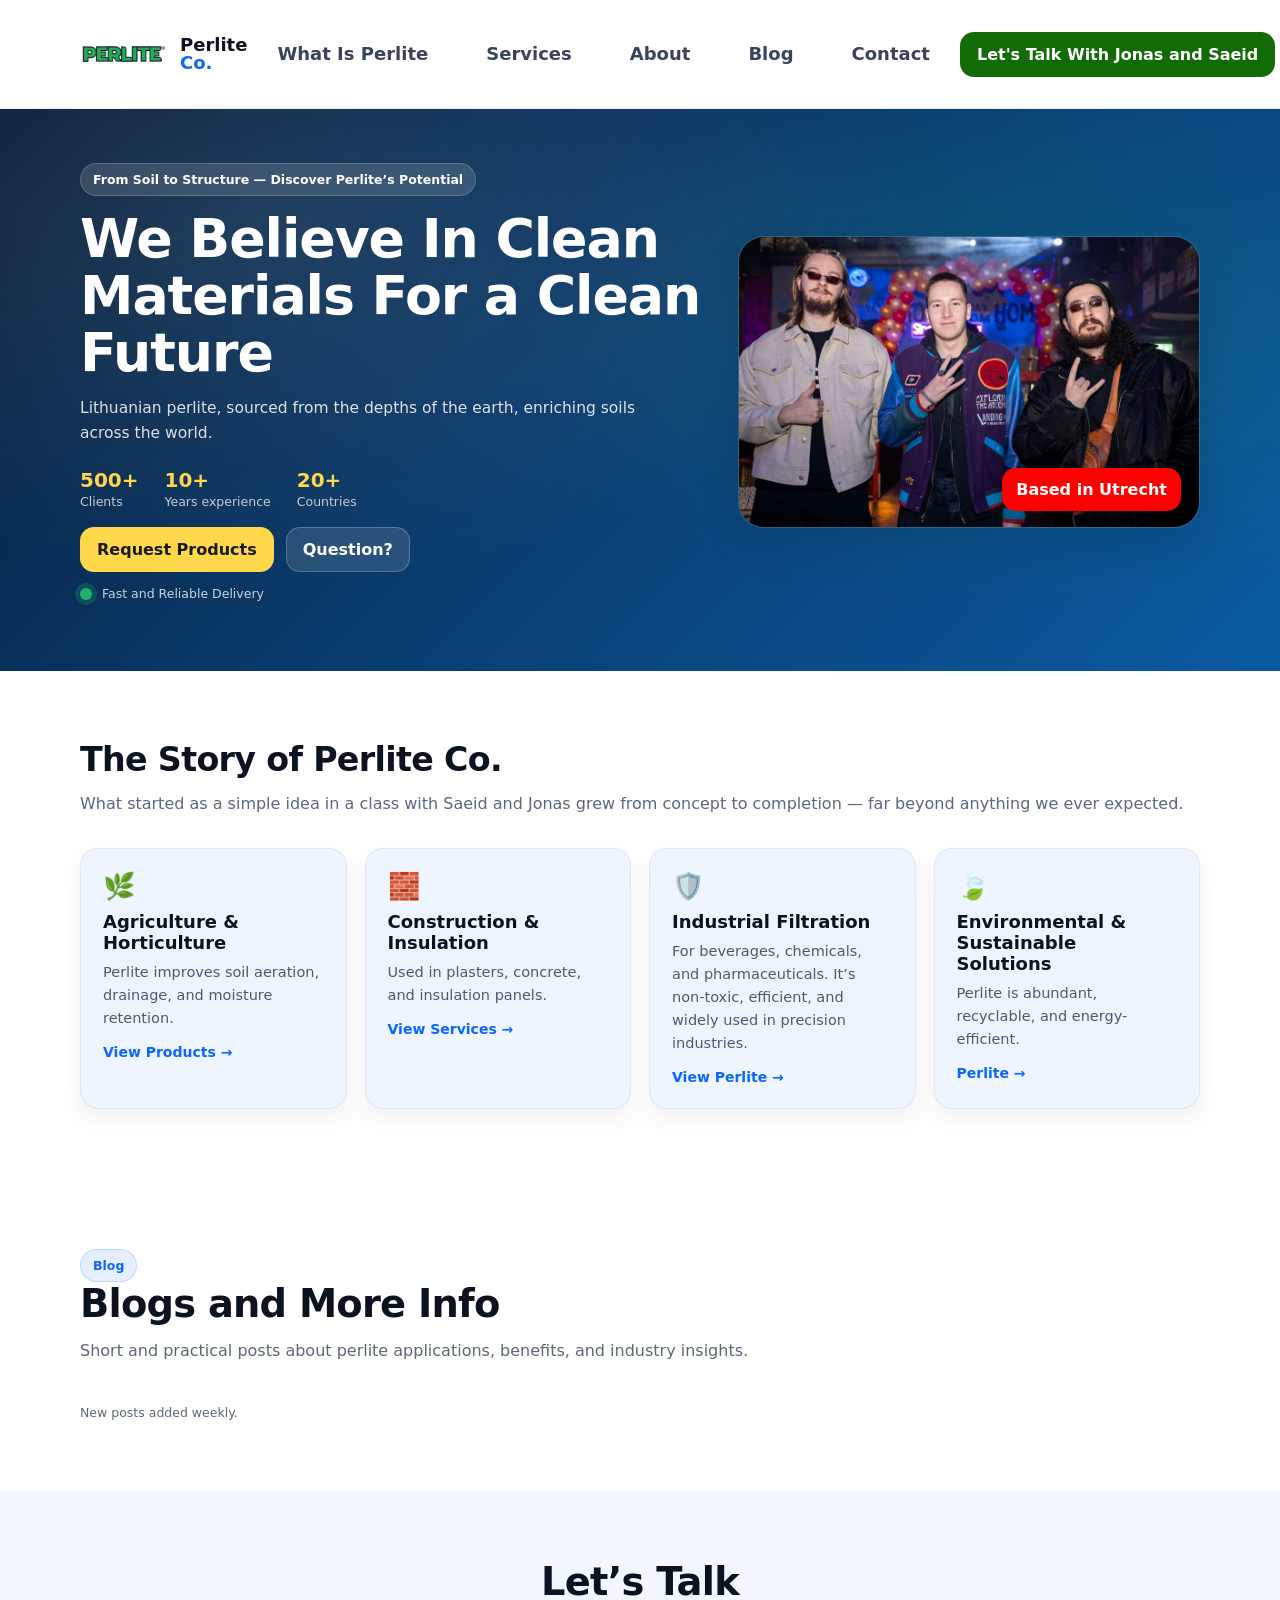
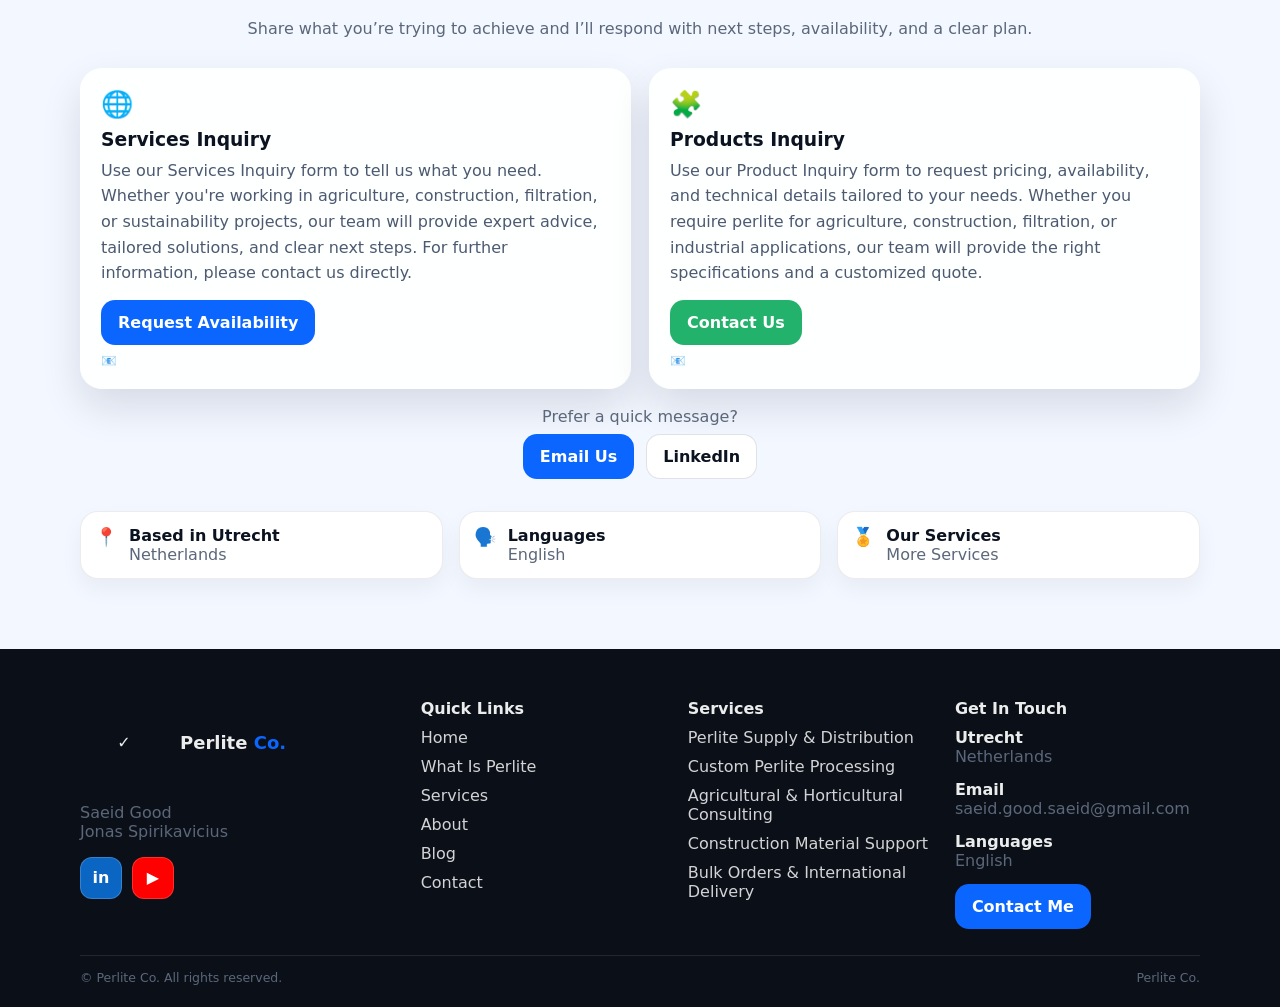
==== commit 7c0835e2: "I changed Inquiries adjustment" ====
--- a/index.html
+++ b/index.html
@@ -172,11 +172,11 @@
 
       <div class="cta-cards">
         <div class="cta-card">
-          <div class="cta-card__icon">🎓</div>
+          <div class="cta-card__icon">🌐</div>
           <h3>Services Inquiry</h3>
-          <p>Use our Services Inquiry form to tell us what you need. Whether you're working in agriculture, construction, filtration, or sustainability projects, our team will provide expert advice, tailored solutions, and clear next steps.</p>
+          <p>Use our Services Inquiry form to tell us what you need. Whether you're working in agriculture, construction, filtration, or sustainability projects, our team will provide expert advice, tailored solutions, and clear next steps. For further information, please contact us directly.</p>
           <a class="btn btn--primary" href="mailto:saeid.good.saeid@gmail.com?subject=Training%20Inquiry%20(Perlite%20Co.)">Request Availability</a>
-          <div class="muted small">1 · 2 · 3</div>
+          <div class="muted small">📧</div>
         </div>
 
         <div class="cta-card">
@@ -184,7 +184,7 @@
           <h3>Products Inquiry</h3>
           <p>Use our Product Inquiry form to request pricing, availability, and technical details tailored to your needs. Whether you require perlite for agriculture, construction, filtration, or industrial applications, our team will provide the right specifications and a customized quote.</p>
           <a class="btn btn--success" href="mailto:saeid.good.saeid@gmail.com?subject=Consulting%20Inquiry%20(Perlite%20Co.)">Contact Us</a>
-          <div class="muted small">1 · 2 · 3 · 4</div>
+          <div class="muted small">📧</div>
         </div>
       </div>
 
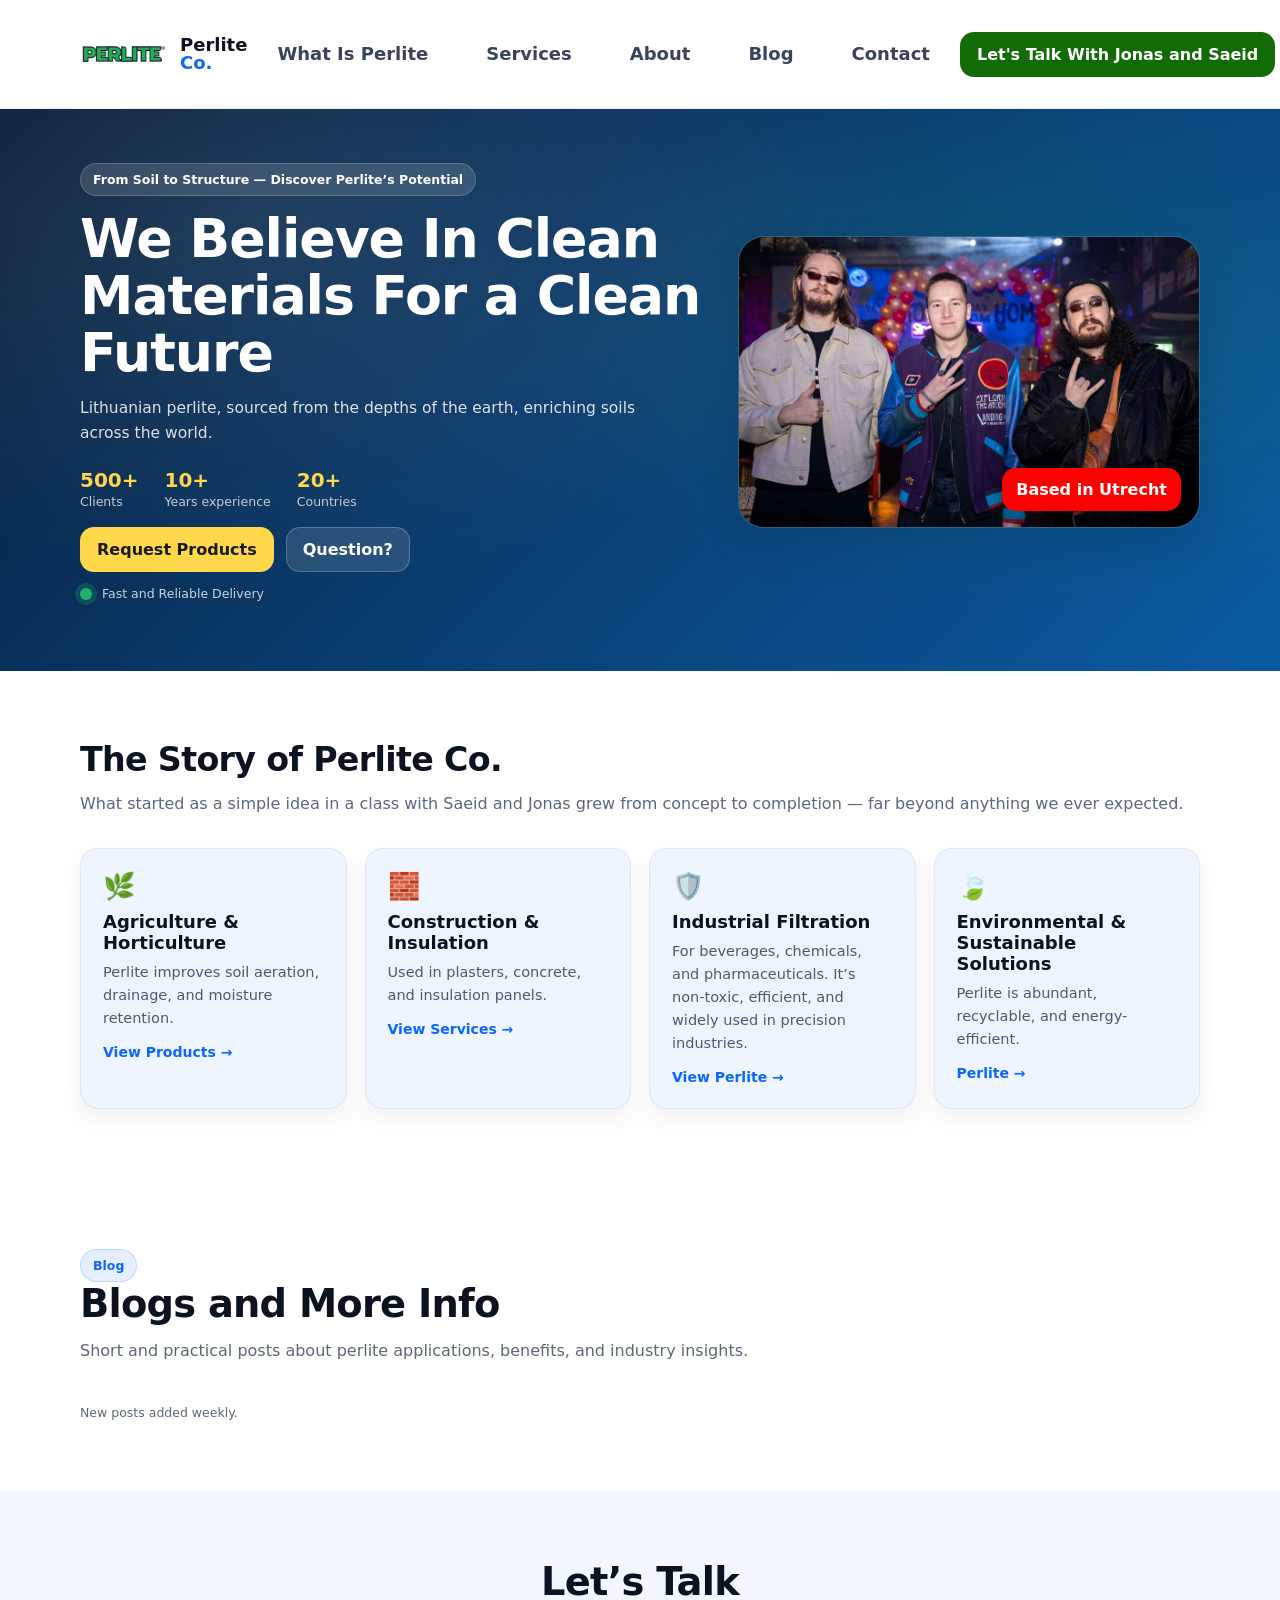
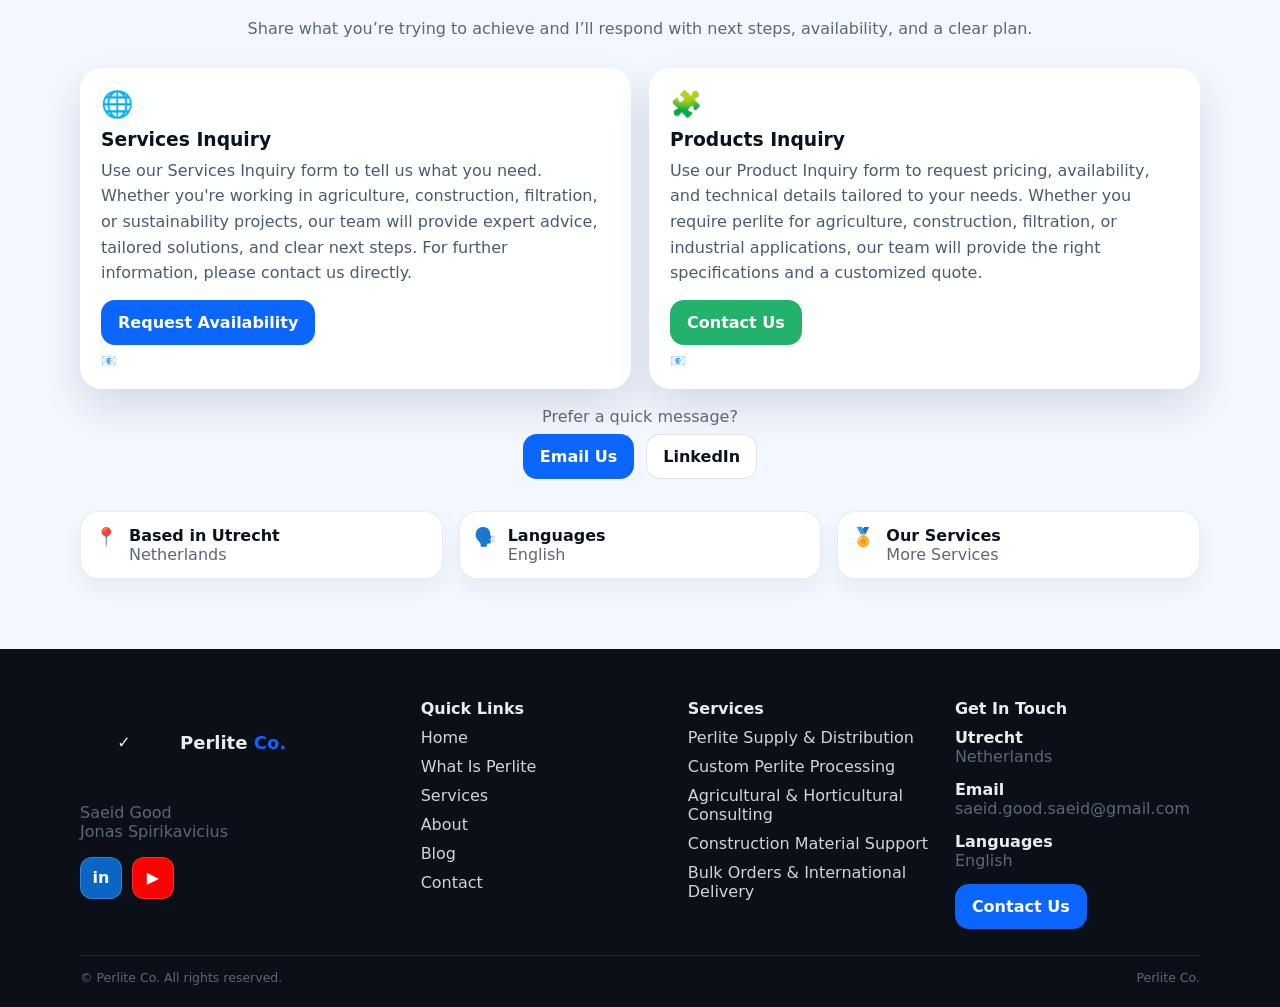
==== commit b1809db8: "I've fixed the blog header and footer" ====
--- a/index.html
+++ b/index.html
@@ -272,7 +272,7 @@
           <div class="mt"><strong>Email</strong><div class="muted">saeid.good.saeid@gmail.com</div></div>
           <div class="mt"><strong>Languages</strong><div class="muted">English</div></div>
         </div>
-        <a class="btn btn--primary mt" href="mailto:saeid.good.saeid@gmail.com?subject=Website%20Contact%20(Perlite%20Co.)">Contact Me</a>
+        <a class="btn btn--primary mt" href="mailto:saeid.good.saeid@gmail.com?subject=Website%20Contact%20(Perlite%20Co.)">Contact Us</a>
       </div>
     </div>
 
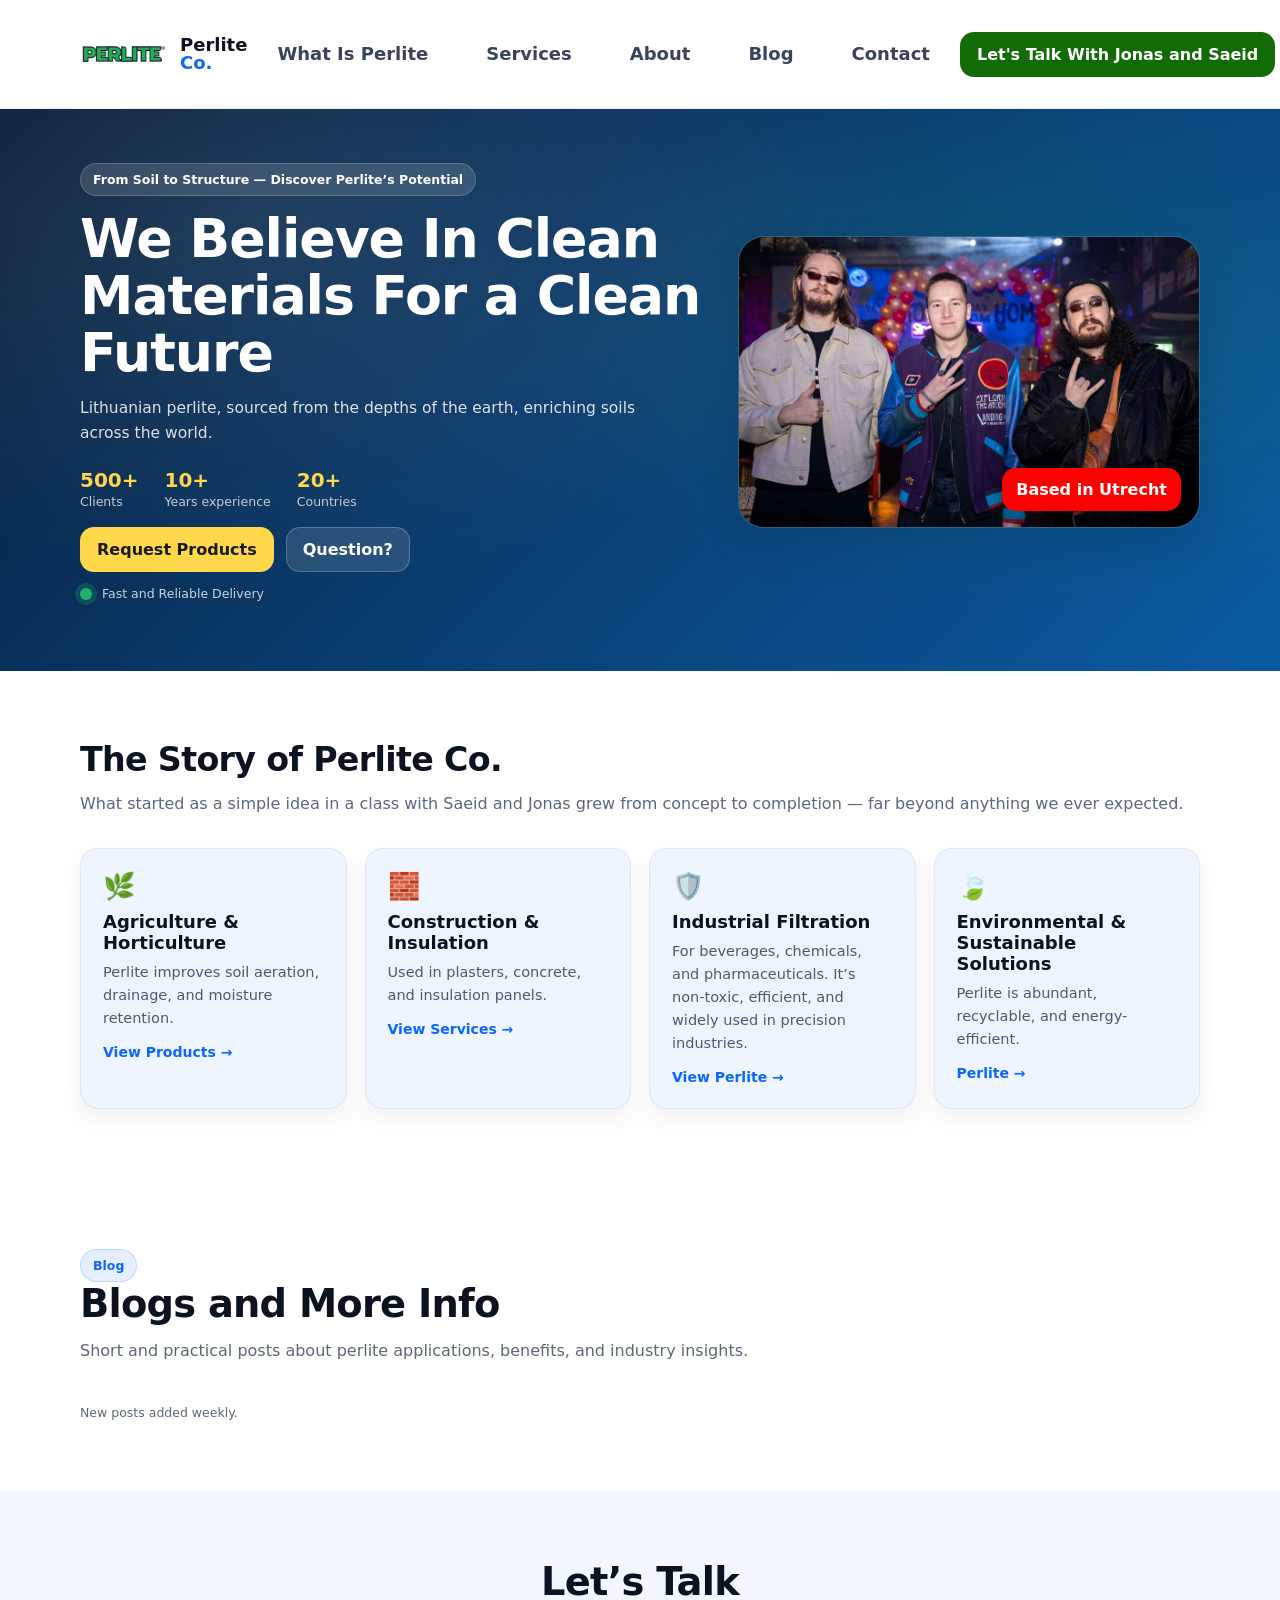
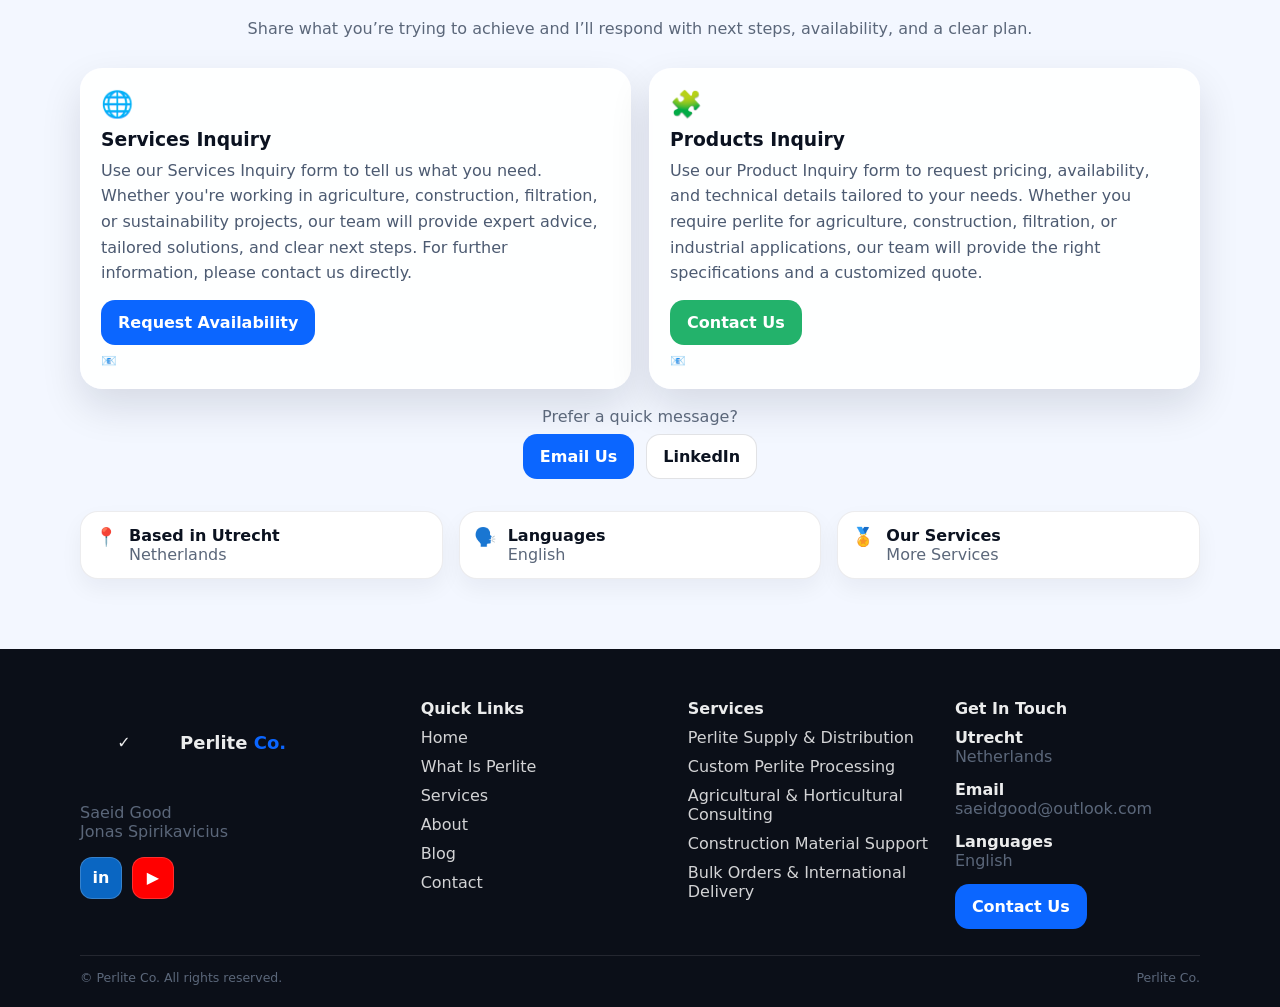
==== commit 98cd1eeb: "I've changed the contact us email to @outlook.com" ====
--- a/index.html
+++ b/index.html
@@ -175,7 +175,7 @@
           <div class="cta-card__icon">🌐</div>
           <h3>Services Inquiry</h3>
           <p>Use our Services Inquiry form to tell us what you need. Whether you're working in agriculture, construction, filtration, or sustainability projects, our team will provide expert advice, tailored solutions, and clear next steps. For further information, please contact us directly.</p>
-          <a class="btn btn--primary" href="mailto:saeid.good.saeid@gmail.com?subject=Training%20Inquiry%20(Perlite%20Co.)">Request Availability</a>
+          <a class="btn btn--primary" href="mailto:saeidgood@outlook.com?subject=Training%20Inquiry%20(Perlite%20Co.)">Request Availability</a>
           <div class="muted small">📧</div>
         </div>
 
@@ -183,7 +183,7 @@
           <div class="cta-card__icon">🧩</div>
           <h3>Products Inquiry</h3>
           <p>Use our Product Inquiry form to request pricing, availability, and technical details tailored to your needs. Whether you require perlite for agriculture, construction, filtration, or industrial applications, our team will provide the right specifications and a customized quote.</p>
-          <a class="btn btn--success" href="mailto:saeid.good.saeid@gmail.com?subject=Consulting%20Inquiry%20(Perlite%20Co.)">Contact Us</a>
+          <a class="btn btn--success" href="mailto:saeidgood@outlook.com?subject=Consulting%20Inquiry%20(Perlite%20Co.)">Contact Us</a>
           <div class="muted small">📧</div>
         </div>
       </div>
@@ -191,7 +191,7 @@
       <div class="cta__small">
         <div class="muted">Prefer a quick message?</div>
         <div class="cta__small-actions">
-          <a class="btn btn--primary" href="mailto:saeid.good.saeid@gmail.com?subject=Quick%20Conversation%20(Perlite%20Co.)">Email Us</a>
+          <a class="btn btn--primary" href="mailto:saeidgood@outlook.com?subject=Quick%20Conversation%20(Perlite%20Co.)">Email Us</a>
           <a class="btn btn--ghost" href="https://www.linkedin.com/in/saeidgood/" target="_blank" rel="noopener noreferrer">LinkedIn</a>
         </div>
       </div>
@@ -269,10 +269,10 @@
         <div class="footer__title">Get In Touch</div>
         <div class="footer__contact">
           <div><strong>Utrecht</strong><div class="muted">Netherlands</div></div>
-          <div class="mt"><strong>Email</strong><div class="muted">saeid.good.saeid@gmail.com</div></div>
+          <div class="mt"><strong>Email</strong><div class="muted">saeidgood@outlook.com</div></div>
           <div class="mt"><strong>Languages</strong><div class="muted">English</div></div>
         </div>
-        <a class="btn btn--primary mt" href="mailto:saeid.good.saeid@gmail.com?subject=Website%20Contact%20(Perlite%20Co.)">Contact Us</a>
+        <a class="btn btn--primary mt" href="mailto:saeidgood@outlook.com?subject=Website%20Contact%20(Perlite%20Co.)">Contact Us</a>
       </div>
     </div>
 
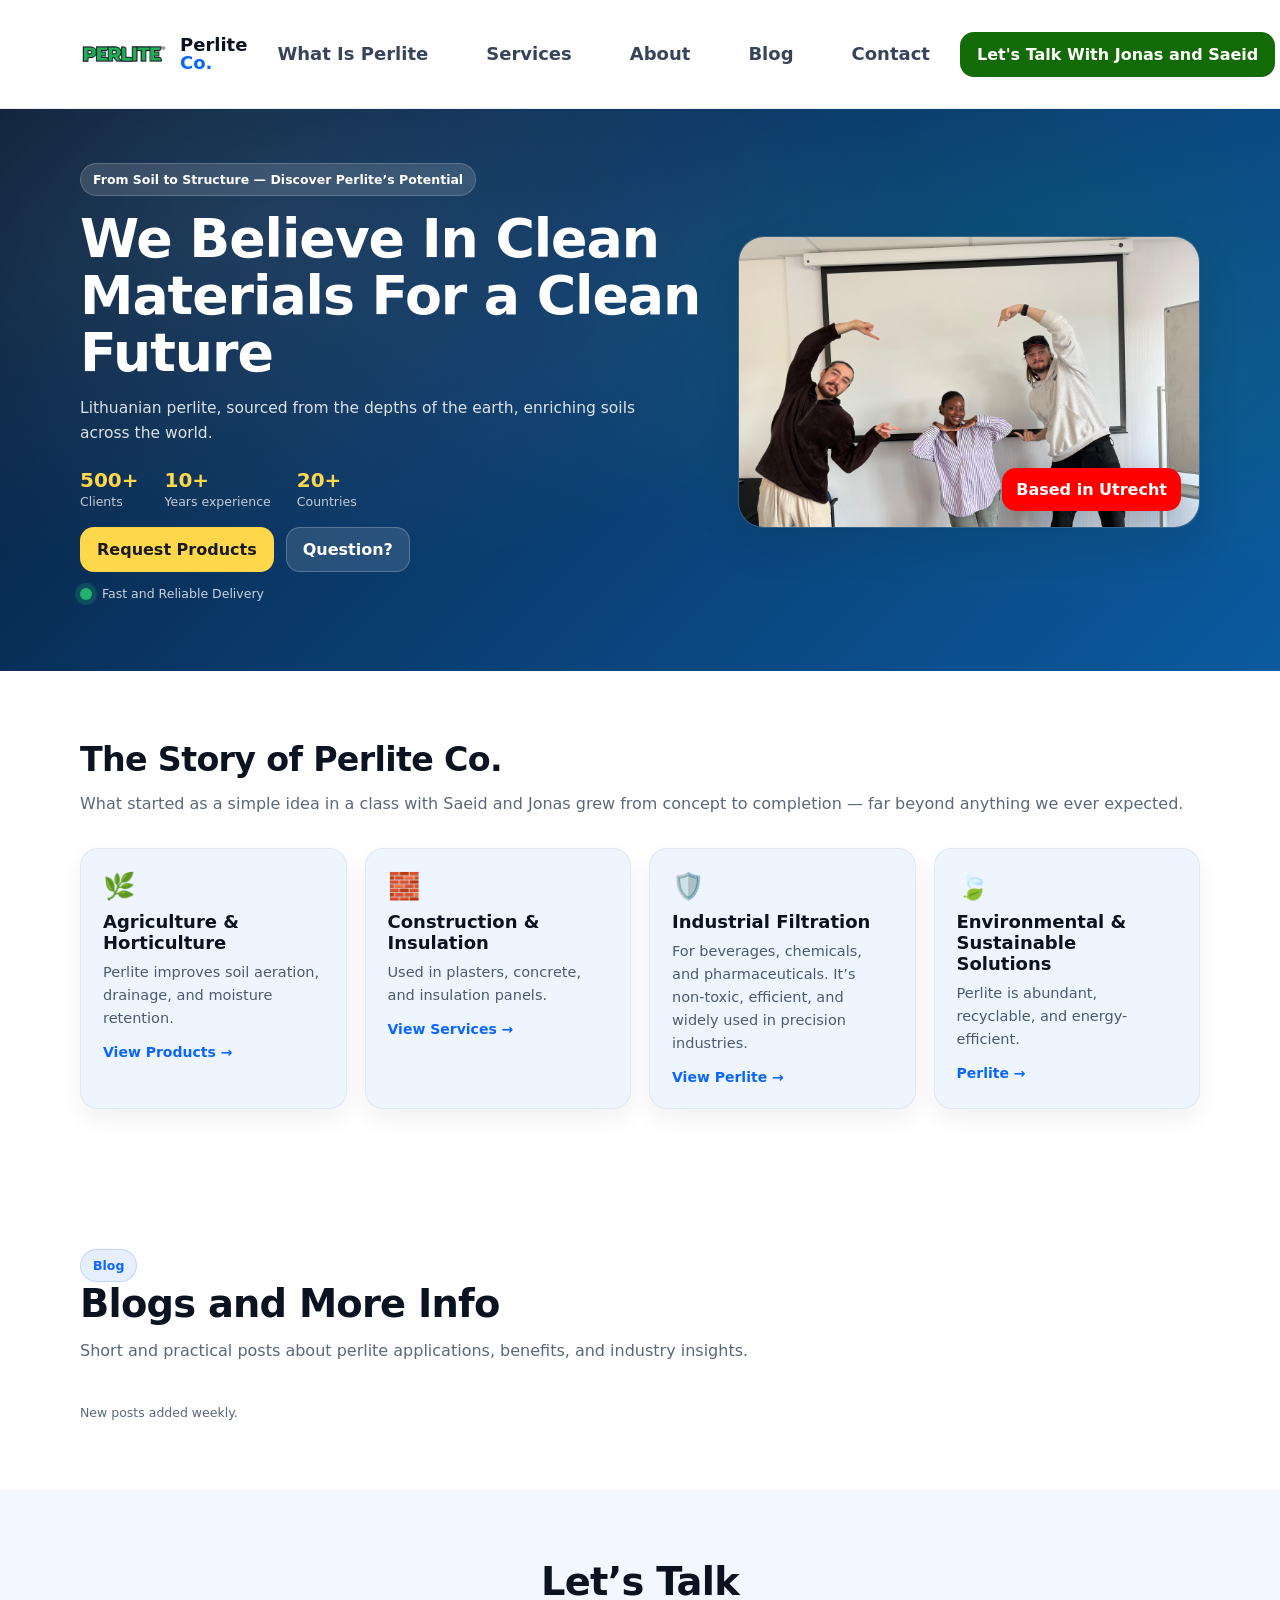
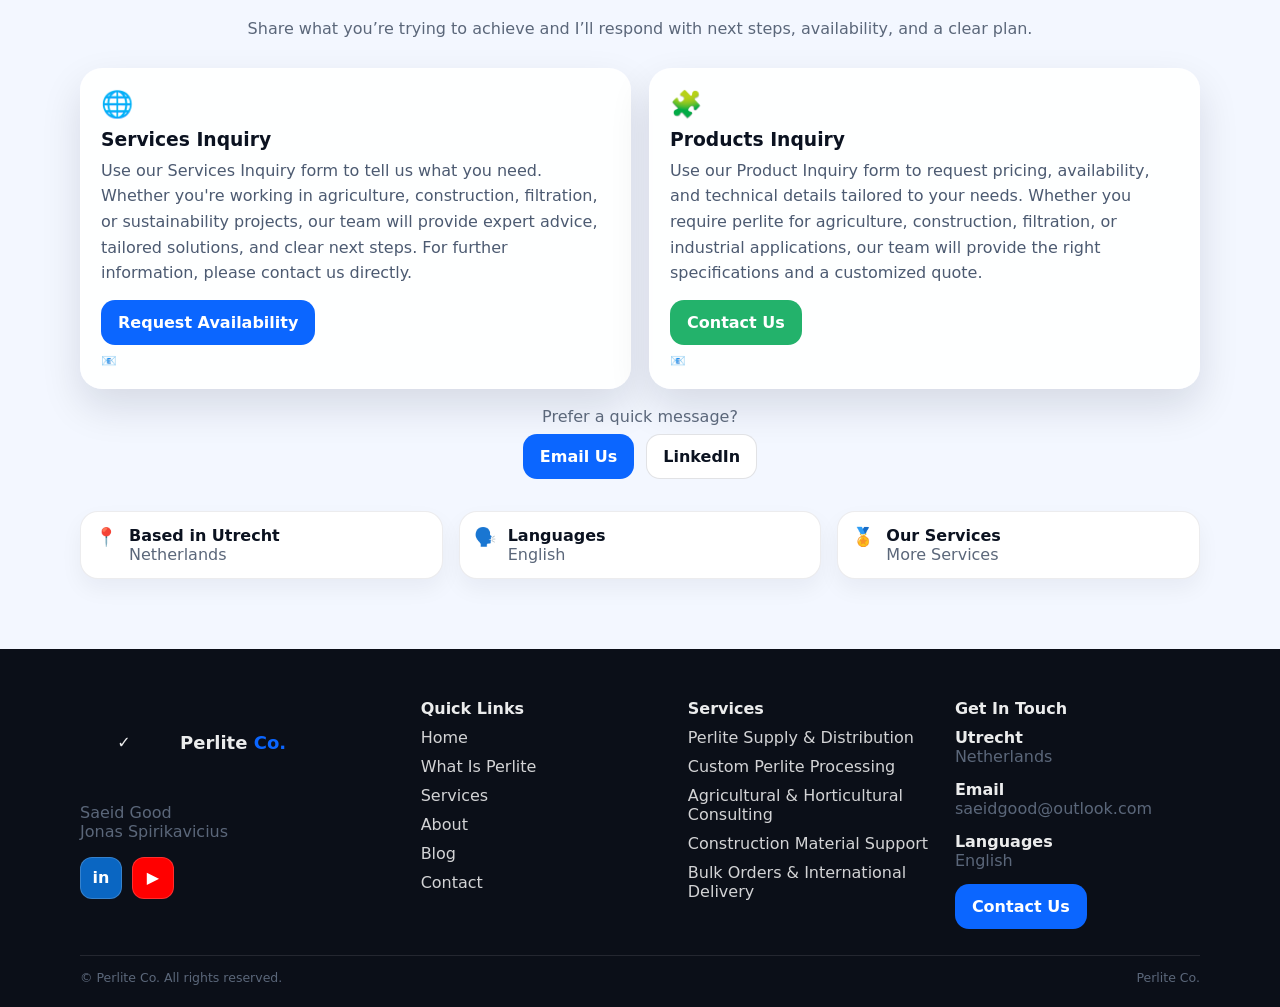
==== commit aff31b86: "Update image and minor content changes" ====
--- a/index.html
+++ b/index.html
@@ -91,7 +91,7 @@
           aria-label="Open video"
         >
           <div class="visual-card__img visual-card__img--photo">
-            <img src="assets/whatisperlite1.jpeg" alt="Video preview" />
+            <img src="assets/Perlite4.jpeg" alt="Video preview" />
           </div>
         </a>
       <a
